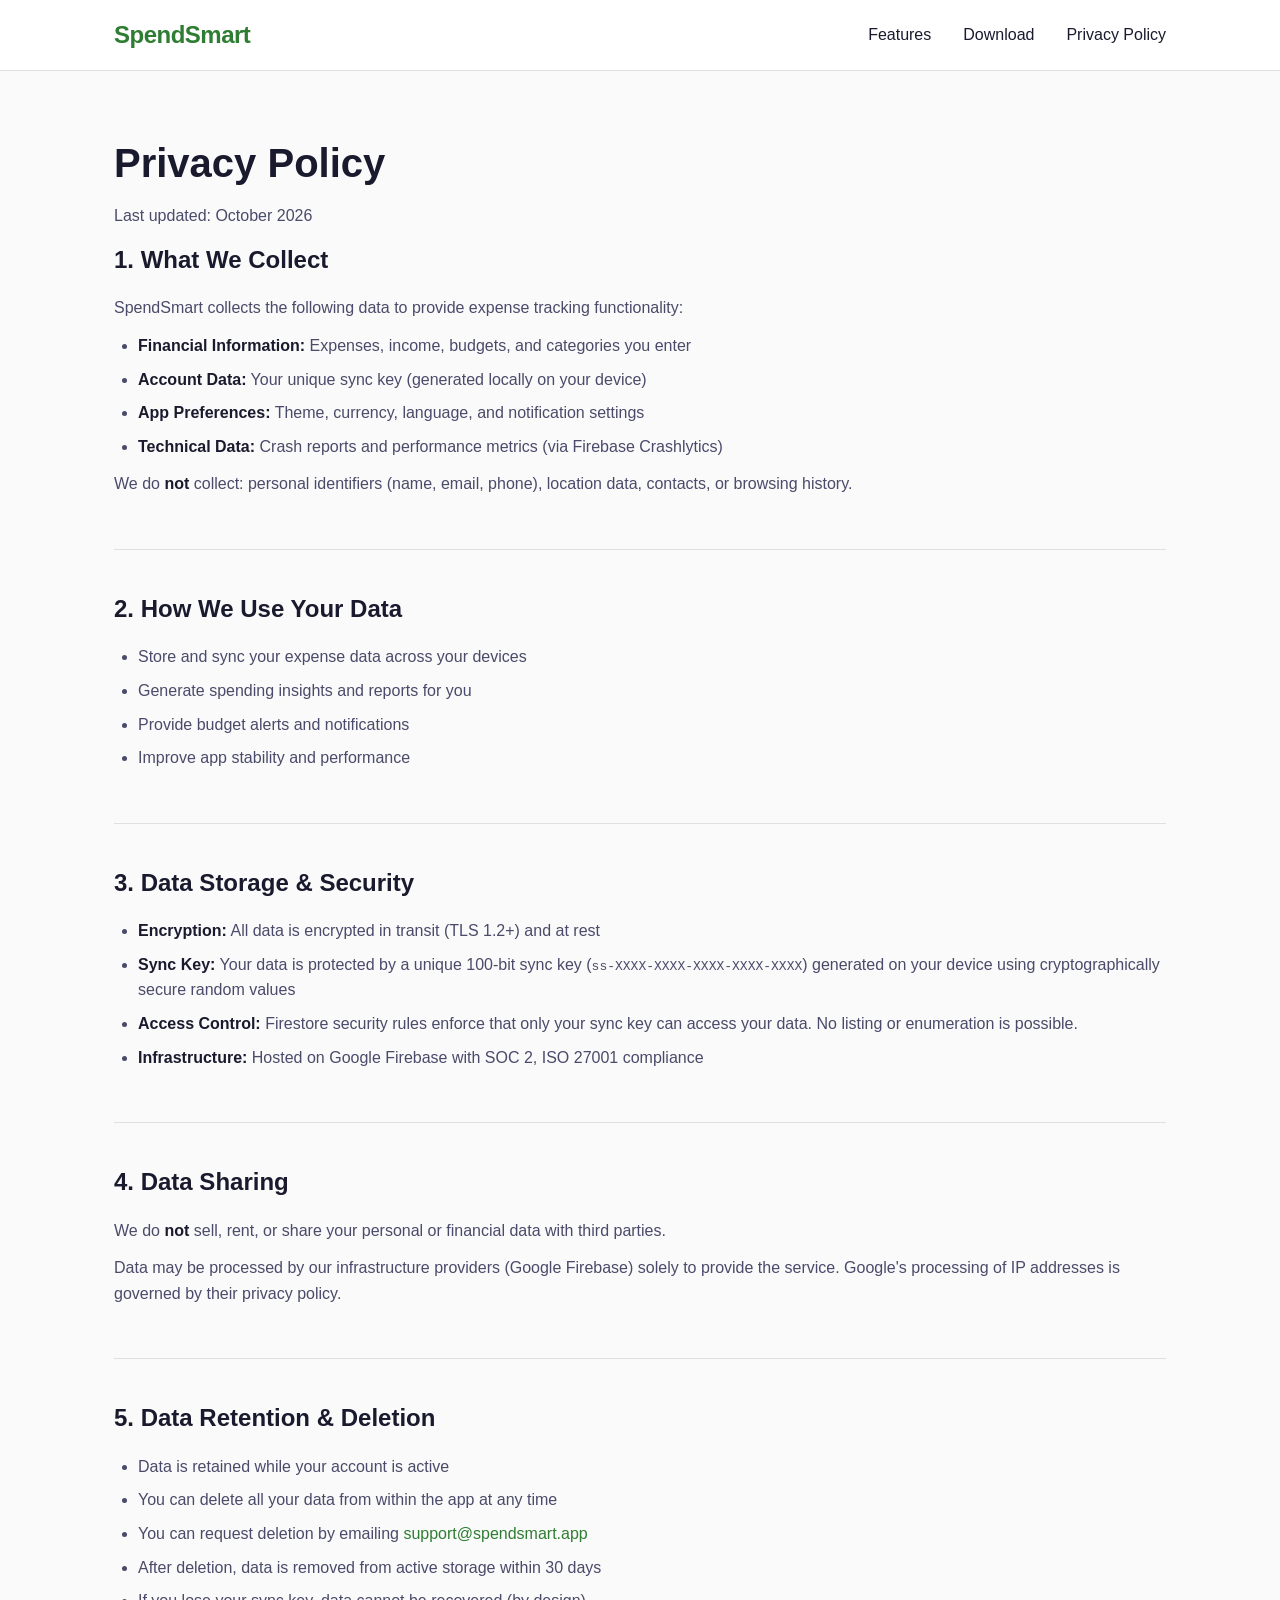
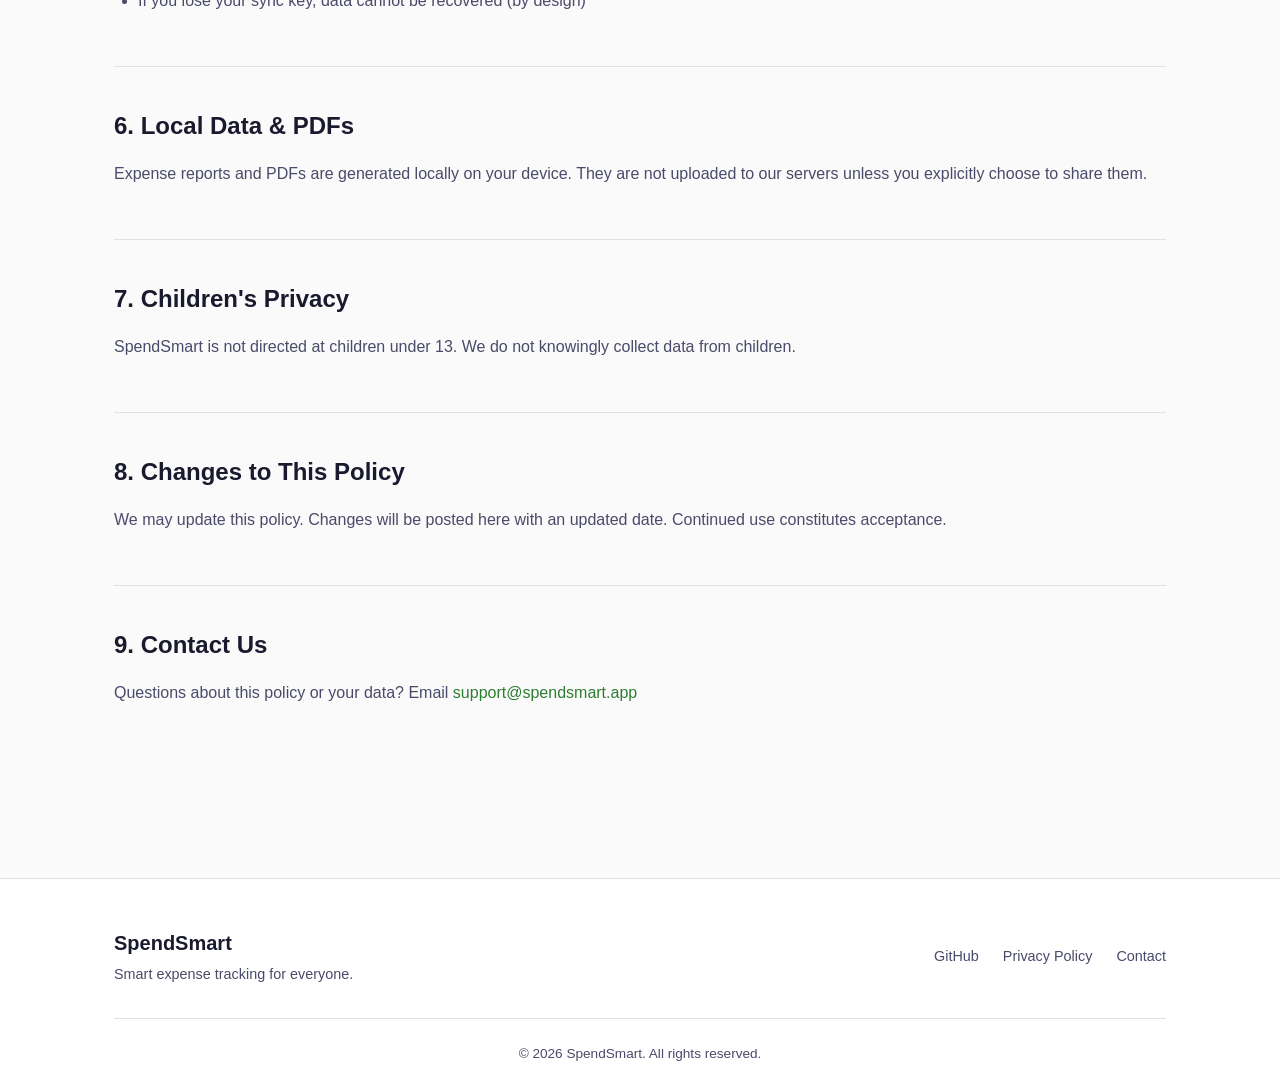
==== privacy.html @ 8c2fb14e "Initial commit: SpendSmart website with GitHub Pages deployment" ====
<!DOCTYPE html>
<html lang="en">
<head>
    <meta charset="UTF-8">
    <meta name="viewport" content="width=device-width, initial-scale=1.0">
    <meta name="description" content="SpendSmart Privacy Policy - How we collect, use, and protect your data.">
    <title>Privacy Policy - SpendSmart</title>
    <link rel="stylesheet" href="src/styles.css">
    <link rel="icon" href="public/favicon.ico">
</head>
<body>
    <header class="header">
        <nav class="nav container">
            <a href="index.html" class="logo">SpendSmart</a>
            <ul class="nav-links">
                <li><a href="index.html#features">Features</a></li>
                <li><a href="index.html#download">Download</a></li>
                <li><a href="privacy.html">Privacy Policy</a></li>
            </ul>
        </nav>
    </header>

    <main class="privacy-main">
        <div class="container">
            <h1>Privacy Policy</h1>
            <p class="last-updated">Last updated: October 2026</p>

            <section>
                <h2>1. What We Collect</h2>
                <p>SpendSmart collects the following data to provide expense tracking functionality:</p>
                <ul>
                    <li><strong>Financial Information:</strong> Expenses, income, budgets, and categories you enter</li>
                    <li><strong>Account Data:</strong> Your unique sync key (generated locally on your device)</li>
                    <li><strong>App Preferences:</strong> Theme, currency, language, and notification settings</li>
                    <li><strong>Technical Data:</strong> Crash reports and performance metrics (via Firebase Crashlytics)</li>
                </ul>
                <p>We do <strong>not</strong> collect: personal identifiers (name, email, phone), location data, contacts, or browsing history.</p>
            </section>

            <section>
                <h2>2. How We Use Your Data</h2>
                <ul>
                    <li>Store and sync your expense data across your devices</li>
                    <li>Generate spending insights and reports for you</li>
                    <li>Provide budget alerts and notifications</li>
                    <li>Improve app stability and performance</li>
                </ul>
            </section>

            <section>
                <h2>3. Data Storage & Security</h2>
                <ul>
                    <li><strong>Encryption:</strong> All data is encrypted in transit (TLS 1.2+) and at rest</li>
                    <li><strong>Sync Key:</strong> Your data is protected by a unique 100-bit sync key (<code>ss-XXXX-XXXX-XXXX-XXXX-XXXX</code>) generated on your device using cryptographically secure random values</li>
                    <li><strong>Access Control:</strong> Firestore security rules enforce that only your sync key can access your data. No listing or enumeration is possible.</li>
                    <li><strong>Infrastructure:</strong> Hosted on Google Firebase with SOC 2, ISO 27001 compliance</li>
                </ul>
            </section>

            <section>
                <h2>4. Data Sharing</h2>
                <p>We do <strong>not</strong> sell, rent, or share your personal or financial data with third parties.</p>
                <p>Data may be processed by our infrastructure providers (Google Firebase) solely to provide the service. Google's processing of IP addresses is governed by their privacy policy.</p>
            </section>

            <section>
                <h2>5. Data Retention & Deletion</h2>
                <ul>
                    <li>Data is retained while your account is active</li>
                    <li>You can delete all your data from within the app at any time</li>
                    <li>You can request deletion by emailing <a href="mailto:support@spendsmart.app">support@spendsmart.app</a></li>
                    <li>After deletion, data is removed from active storage within 30 days</li>
                    <li>If you lose your sync key, data cannot be recovered (by design)</li>
                </ul>
            </section>

            <section>
                <h2>6. Local Data & PDFs</h2>
                <p>Expense reports and PDFs are generated locally on your device. They are not uploaded to our servers unless you explicitly choose to share them.</p>
            </section>

            <section>
                <h2>7. Children's Privacy</h2>
                <p>SpendSmart is not directed at children under 13. We do not knowingly collect data from children.</p>
            </section>

            <section>
                <h2>8. Changes to This Policy</h2>
                <p>We may update this policy. Changes will be posted here with an updated date. Continued use constitutes acceptance.</p>
            </section>

            <section>
                <h2>9. Contact Us</h2>
                <p>Questions about this policy or your data? Email <a href="mailto:support@spendsmart.app">support@spendsmart.app</a></p>
            </section>
        </div>
    </main>

    <footer class="footer">
        <div class="container">
            <div class="footer-content">
                <div class="footer-brand">
                    <h3>SpendSmart</h3>
                    <p>Smart expense tracking for everyone.</p>
                </div>
                <nav class="footer-links">
                    <a href="https://github.com/mikusan-dot/Spendsmart_Website" target="_blank">GitHub</a>
                    <a href="privacy.html">Privacy Policy</a>
                    <a href="mailto:support@spendsmart.app">Contact</a>
                </nav>
            </div>
            <div class="footer-bottom">
                <p>&copy; 2026 SpendSmart. All rights reserved.</p>
            </div>
        </div>
    </footer>
</body>
</html>
---- src/styles.css ----
* {
    margin: 0;
    padding: 0;
    box-sizing: border-box;
}

:root {
    --primary: #2E7D32;
    --primary-dark: #1B5E20;
    --primary-light: #4CAF50;
    --secondary: #1565C0;
    --text: #1A1A2E;
    --text-light: #4A4A6A;
    --bg: #FAFAFA;
    --bg-alt: #FFFFFF;
    --border: #E0E0E0;
    --shadow: 0 2px 8px rgba(0,0,0,0.08);
    --shadow-lg: 0 8px 24px rgba(0,0,0,0.12);
    --radius: 12px;
    --transition: 0.2s ease;
}

@media (prefers-color-scheme: dark) {
    :root {
        --primary: #66BB6A;
        --primary-dark: #4CAF50;
        --primary-light: #81C784;
        --secondary: #64B5F6;
        --text: #E8E8F0;
        --text-light: #A0A0B8;
        --bg: #12121A;
        --bg-alt: #1E1E2A;
        --border: #2D2D3D;
        --shadow: 0 2px 8px rgba(0,0,0,0.3);
        --shadow-lg: 0 8px 24px rgba(0,0,0,0.4);
    }
}

html {
    scroll-behavior: smooth;
}

body {
    font-family: -apple-system, BlinkMacSystemFont, 'Segoe UI', Roboto, Oxygen, Ubuntu, sans-serif;
    line-height: 1.6;
    color: var(--text);
    background: var(--bg);
    min-height: 100vh;
    display: flex;
    flex-direction: column;
}

.container {
    max-width: 1100px;
    margin: 0 auto;
    padding: 0 24px;
}

a {
    color: var(--primary);
    text-decoration: none;
    transition: color var(--transition);
}

a:hover {
    color: var(--primary-dark);
}

img {
    max-width: 100%;
    height: auto;
}

/* Header */
.header {
    position: sticky;
    top: 0;
    z-index: 100;
    background: var(--bg-alt);
    border-bottom: 1px solid var(--border);
    padding: 16px 0;
}

.nav {
    display: flex;
    justify-content: space-between;
    align-items: center;
}

.logo {
    font-size: 1.5rem;
    font-weight: 700;
    color: var(--primary);
    letter-spacing: -0.5px;
}

.nav-links {
    display: flex;
    gap: 32px;
    list-style: none;
}

.nav-links a {
    font-weight: 500;
    color: var(--text);
    padding: 8px 0;
    position: relative;
}

.nav-links a::after {
    content: '';
    position: absolute;
    bottom: 0;
    left: 0;
    width: 0;
    height: 2px;
    background: var(--primary);
    transition: width var(--transition);
}

.nav-links a:hover::after {
    width: 100%;
}

/* Buttons */
.btn {
    display: inline-flex;
    align-items: center;
    gap: 8px;
    padding: 14px 28px;
    border-radius: 8px;
    font-weight: 600;
    font-size: 1rem;
    border: none;
    cursor: pointer;
    transition: all var(--transition);
}

.btn-primary {
    background: var(--primary);
    color: white;
}

.btn-primary:hover {
    background: var(--primary-dark);
    transform: translateY(-1px);
    box-shadow: var(--shadow-lg);
}

.btn-secondary {
    background: transparent;
    color: var(--text);
    border: 2px solid var(--border);
}

.btn-secondary:hover {
    border-color: var(--primary);
    color: var(--primary);
}

.btn-large {
    padding: 16px 36px;
    font-size: 1.1rem;
}

/* Hero */
.hero {
    padding: 80px 0;
    text-align: center;
}

.hero h1 {
    font-size: clamp(2.5rem, 5vw, 3.5rem);
    font-weight: 800;
    line-height: 1.2;
    margin-bottom: 16px;
    color: var(--text);
}

.tagline {
    font-size: 1.25rem;
    color: var(--text-light);
    max-width: 600px;
    margin: 0 auto 32px;
}

.cta-group {
    display: flex;
    gap: 16px;
    justify-content: center;
    flex-wrap: wrap;
}

/* Features */
.features {
    padding: 80px 0;
}

.features h2 {
    text-align: center;
    font-size: 2rem;
    margin-bottom: 48px;
    color: var(--text);
}

.features-grid {
    display: grid;
    grid-template-columns: repeat(auto-fit, minmax(280px, 1fr));
    gap: 24px;
}

.feature-card {
    background: var(--bg-alt);
    padding: 32px;
    border-radius: var(--radius);
    border: 1px solid var(--border);
    transition: transform var(--transition), box-shadow var(--transition);
}

.feature-card:hover {
    transform: translateY(-4px);
    box-shadow: var(--shadow-lg);
}

.feature-icon {
    font-size: 2.5rem;
    margin-bottom: 16px;
}

.feature-card h3 {
    font-size: 1.25rem;
    margin-bottom: 8px;
    color: var(--text);
}

.feature-card p {
    color: var(--text-light);
    font-size: 0.95rem;
}

/* Download */
.download {
    padding: 80px 0;
    text-align: center;
    background: var(--bg-alt);
    border-top: 1px solid var(--border);
    border-bottom: 1px solid var(--border);
}

.download h2 {
    font-size: 2rem;
    margin-bottom: 12px;
    color: var(--text);
}

.download p {
    color: var(--text-light);
    margin-bottom: 24px;
    max-width: 500px;
    margin-left: auto;
    margin-right: auto;
}

/* Security */
.security {
    padding: 80px 0;
}

.security h2 {
    text-align: center;
    font-size: 2rem;
    margin-bottom: 48px;
    color: var(--text);
}

.security-grid {
    display: grid;
    grid-template-columns: repeat(auto-fit, minmax(280px, 1fr));
    gap: 24px;
}

.security-item {
    background: var(--bg-alt);
    padding: 32px;
    border-radius: var(--radius);
    border: 1px solid var(--border);
}

.security-item h3 {
    font-size: 1.1rem;
    margin-bottom: 12px;
    color: var(--text);
}

.security-item p {
    color: var(--text-light);
    font-size: 0.95rem;
}

.security-item code {
    background: var(--bg);
    padding: 2px 6px;
    border-radius: 4px;
    font-family: 'SF Mono', Monaco, monospace;
    font-size: 0.85em;
}

/* Privacy Page */
.privacy-main {
    padding: 60px 0 80px;
    flex: 1;
}

.privacy-main h1 {
    font-size: 2.5rem;
    margin-bottom: 8px;
    color: var(--text);
}

.last-updated {
    color: var(--text-light);
    margin-bottom: 40px;
}

.privacy-main section {
    margin-bottom: 40px;
    padding-bottom: 40px;
    border-bottom: 1px solid var(--border);
}

.privacy-main section:last-child {
    border-bottom: none;
}

.privacy-main h2 {
    font-size: 1.5rem;
    margin-bottom: 16px;
    color: var(--text);
}

.privacy-main p {
    color: var(--text-light);
    margin-bottom: 12px;
}

.privacy-main ul {
    margin-left: 24px;
    margin-bottom: 12px;
    color: var(--text-light);
}

.privacy-main li {
    margin-bottom: 8px;
}

.privacy-main strong {
    color: var(--text);
}

/* Footer */
.footer {
    background: var(--bg-alt);
    border-top: 1px solid var(--border);
    padding: 48px 0 24px;
    margin-top: auto;
}

.footer-content {
    display: flex;
    justify-content: space-between;
    align-items: center;
    flex-wrap: wrap;
    gap: 24px;
    margin-bottom: 32px;
}

.footer-brand h3 {
    font-size: 1.25rem;
    color: var(--text);
    margin-bottom: 4px;
}

.footer-brand p {
    color: var(--text-light);
    font-size: 0.9rem;
}

.footer-links {
    display: flex;
    gap: 24px;
}

.footer-links a {
    color: var(--text-light);
    font-weight: 500;
    font-size: 0.9rem;
}

.footer-links a:hover {
    color: var(--primary);
}

.footer-bottom {
    padding-top: 24px;
    border-top: 1px solid var(--border);
    text-align: center;
}

.footer-bottom p {
    color: var(--text-light);
    font-size: 0.85rem;
}

/* Responsive */
@media (max-width: 768px) {
    .nav-links {
        gap: 16px;
    }

    .nav-links a {
        font-size: 0.9rem;
    }

    .hero {
        padding: 60px 0;
    }

    .cta-group {
        flex-direction: column;
        align-items: center;
    }

    .btn {
        width: 100%;
        max-width: 280px;
        justify-content: center;
    }

    .footer-content {
        flex-direction: column;
        text-align: center;
    }
}

@media (max-width: 480px) {
    .container {
        padding: 0 16px;
    }

    .features-grid,
    .security-grid {
        grid-template-columns: 1fr;
    }
}
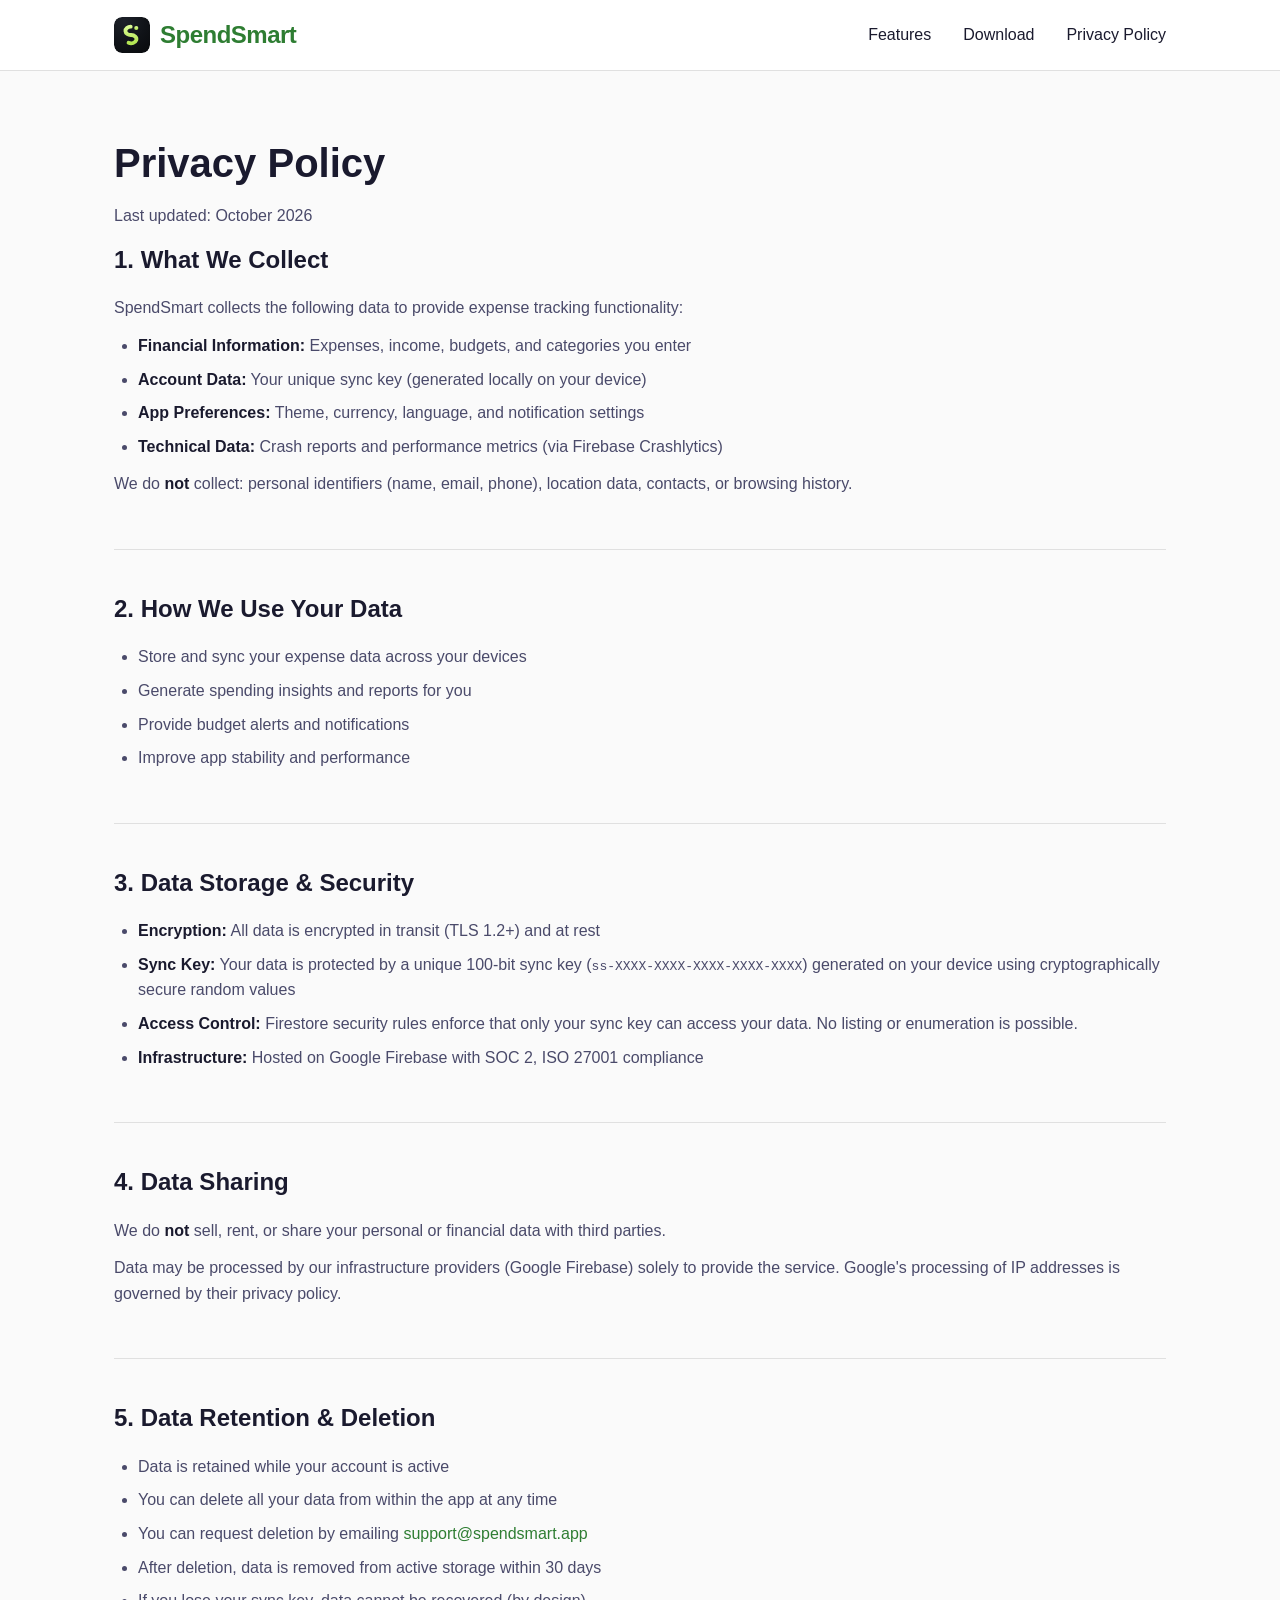
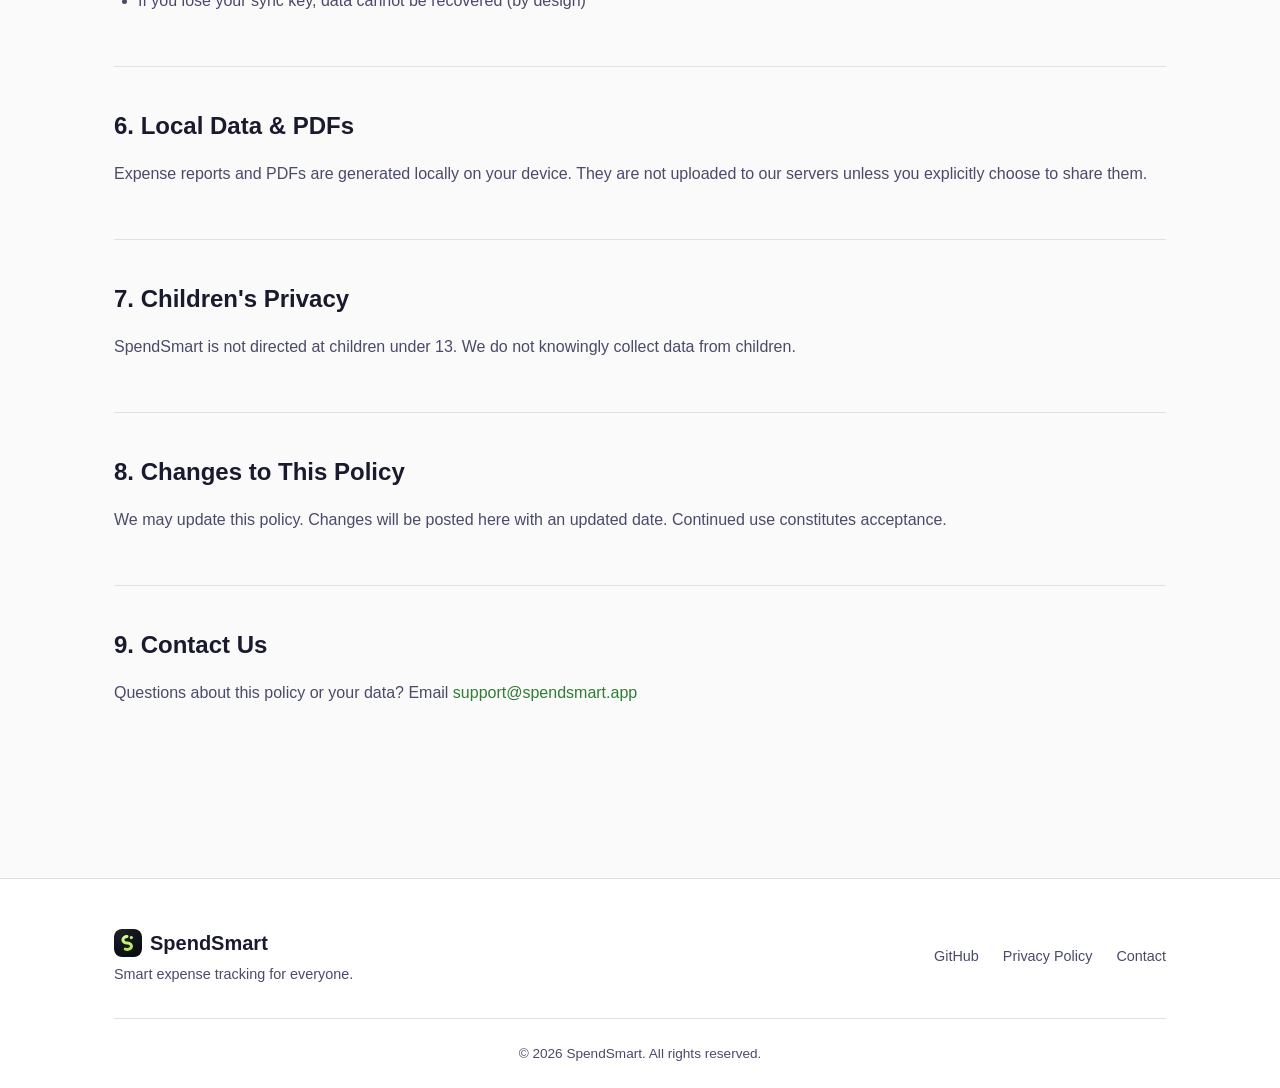
==== commit b2c3100e: "Use app logo for favicon, header and footer" ====
--- a/privacy.html
+++ b/privacy.html
@@ -6,12 +6,17 @@
     <meta name="description" content="SpendSmart Privacy Policy - How we collect, use, and protect your data.">
     <title>Privacy Policy - SpendSmart</title>
     <link rel="stylesheet" href="src/styles.css">
-    <link rel="icon" href="public/favicon.ico">
+    <link rel="icon" type="image/svg+xml" href="public/favicon.svg">
+    <link rel="icon" type="image/png" href="public/favicon.ico">
+    <link rel="apple-touch-icon" href="public/apple-touch-icon.png">
 </head>
 <body>
     <header class="header">
         <nav class="nav container">
-            <a href="index.html" class="logo">SpendSmart</a>
+            <a href="index.html" class="logo">
+                <img src="public/logo.svg" alt="SpendSmart logo" class="logo-img" width="36" height="36">
+                <span>SpendSmart</span>
+            </a>
             <ul class="nav-links">
                 <li><a href="index.html#features">Features</a></li>
                 <li><a href="index.html#download">Download</a></li>
@@ -100,7 +105,7 @@
         <div class="container">
             <div class="footer-content">
                 <div class="footer-brand">
-                    <h3>SpendSmart</h3>
+                    <h3><img src="public/logo.svg" alt="" class="logo-img" width="28" height="28">SpendSmart</h3>
                     <p>Smart expense tracking for everyone.</p>
                 </div>
                 <nav class="footer-links">
--- a/src/styles.css
+++ b/src/styles.css
@@ -88,10 +88,25 @@
 }
 
 .logo {
+    display: inline-flex;
+    align-items: center;
+    gap: 10px;
     font-size: 1.5rem;
     font-weight: 700;
     color: var(--primary);
     letter-spacing: -0.5px;
+}
+
+.logo-img {
+    border-radius: 8px;
+    display: inline-block;
+    vertical-align: middle;
+}
+
+.footer-brand h3 {
+    display: flex;
+    align-items: center;
+    gap: 8px;
 }
 
 .nav-links {
@@ -261,6 +276,14 @@
     margin-right: auto;
 }
 
+.apk-note {
+    margin-top: 20px;
+    font-size: 0.8rem;
+    color: var(--text-light);
+    word-break: break-all;
+    font-family: 'SF Mono', Monaco, monospace;
+}
+
 /* Security */
 .security {
     padding: 80px 0;
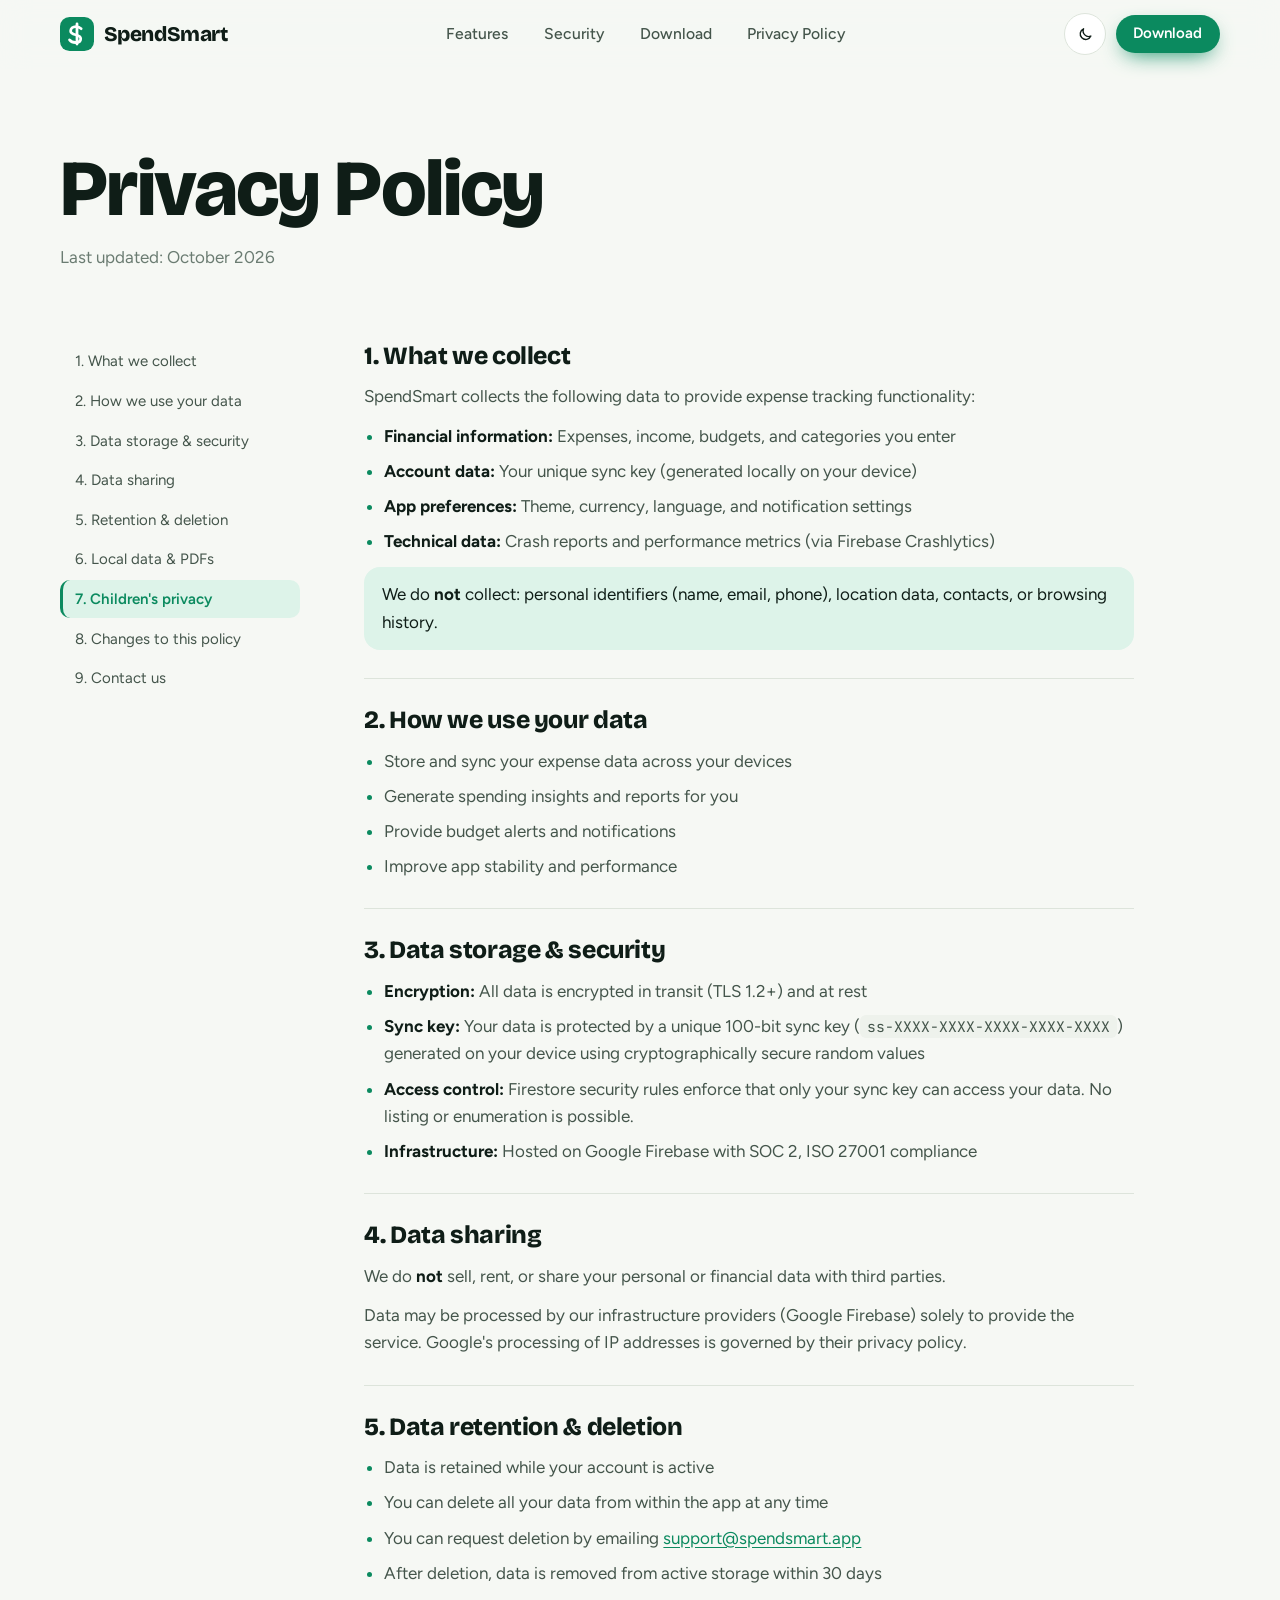
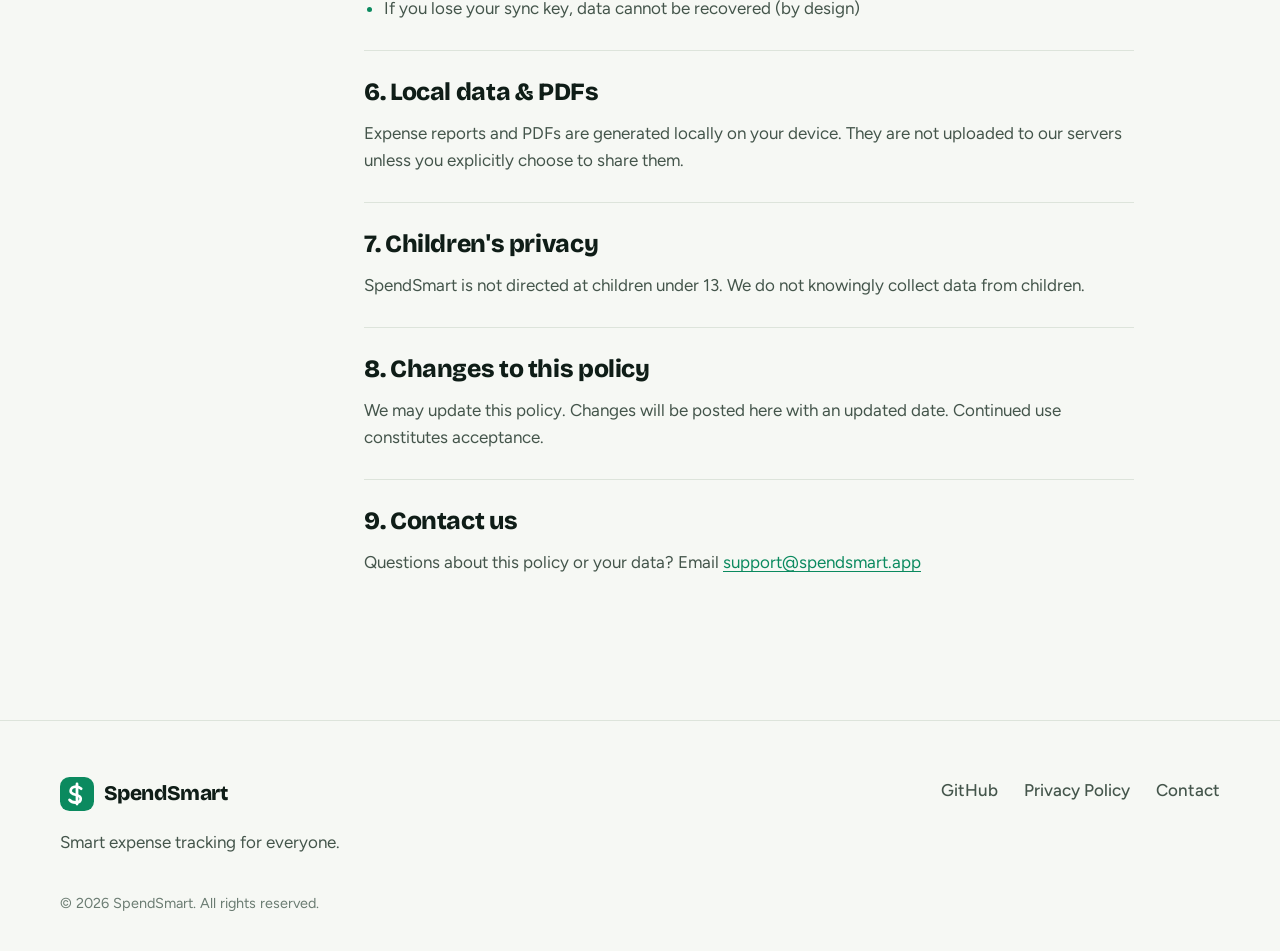
==== commit e2e5287f: "Replace site with new design (interactive preview, bento features, dark mode, checksum verify)" ====
--- a/privacy.html
+++ b/privacy.html
@@ -1,123 +1,167 @@
 <!DOCTYPE html>
 <html lang="en">
 <head>
-    <meta charset="UTF-8">
-    <meta name="viewport" content="width=device-width, initial-scale=1.0">
-    <meta name="description" content="SpendSmart Privacy Policy - How we collect, use, and protect your data.">
-    <title>Privacy Policy - SpendSmart</title>
-    <link rel="stylesheet" href="src/styles.css">
-    <link rel="icon" type="image/svg+xml" href="public/favicon.svg">
-    <link rel="icon" type="image/png" href="public/favicon.ico">
-    <link rel="apple-touch-icon" href="public/apple-touch-icon.png">
+  <meta charset="UTF-8">
+  <meta name="viewport" content="width=device-width, initial-scale=1.0">
+  <title>Privacy Policy - SpendSmart</title>
+  <meta name="description" content="SpendSmart Privacy Policy - How we collect, use, and protect your data.">
+  <meta name="theme-color" content="#0B8A5F">
+  <link rel="icon" type="image/svg+xml" href="public/favicon.svg">
+  <link rel="icon" href="public/favicon.ico" sizes="any">
+  <link rel="preconnect" href="https://fonts.googleapis.com">
+  <link rel="preconnect" href="https://fonts.gstatic.com" crossorigin>
+  <link href="https://fonts.googleapis.com/css2?family=Bricolage+Grotesque:opsz,wght@12..96,500;12..96,700;12..96,800&family=Figtree:wght@400;500;600&family=JetBrains+Mono:wght@500&display=swap" rel="stylesheet">
+  <link rel="stylesheet" href="src/styles.css">
+  <script>
+    try { var t = localStorage.getItem('ss-theme'); if (t) document.documentElement.setAttribute('data-theme', t); } catch (e) {}
+  </script>
 </head>
 <body>
-    <header class="header">
-        <nav class="nav container">
-            <a href="index.html" class="logo">
-                <img src="public/logo.svg" alt="SpendSmart logo" class="logo-img" width="36" height="36">
-                <span>SpendSmart</span>
-            </a>
-            <ul class="nav-links">
-                <li><a href="index.html#features">Features</a></li>
-                <li><a href="index.html#download">Download</a></li>
-                <li><a href="privacy.html">Privacy Policy</a></li>
-            </ul>
-        </nav>
-    </header>
+  <a class="skip" href="#main">Skip to content</a>
 
-    <main class="privacy-main">
-        <div class="container">
-            <h1>Privacy Policy</h1>
-            <p class="last-updated">Last updated: October 2026</p>
+  <svg width="0" height="0" style="position:absolute" aria-hidden="true">
+    <defs>
+      <symbol id="i-moon" viewBox="0 0 24 24"><path d="M20 14.5A8 8 0 0 1 9.5 4 8 8 0 1 0 20 14.5Z" fill="none" stroke="currentColor" stroke-width="2" stroke-linejoin="round"/></symbol>
+      <symbol id="i-sun" viewBox="0 0 24 24"><circle cx="12" cy="12" r="4" fill="none" stroke="currentColor" stroke-width="2"/><path d="M12 2v2M12 20v2M2 12h2M20 12h2M4.9 4.9l1.4 1.4M17.7 17.7l1.4 1.4M4.9 19.1l1.4-1.4M17.7 6.3l1.4-1.4" stroke="currentColor" stroke-width="2" stroke-linecap="round"/></symbol>
+      <symbol id="logo" viewBox="0 0 32 32"><rect width="32" height="32" rx="9" fill="currentColor"/><path d="M9 21.500c1.200 1.500 3.200 2.500 5.500 2.500 3 0 5-1.400 5-3.600 0-5-9.500-2.400-9.500-7.200C10 10.700 12 9 15 9c2 0 3.700.7 4.900 2" fill="none" stroke="#fff" stroke-width="2.600" stroke-linecap="round"/><path d="M16 6.500v19" stroke="#fff" stroke-width="2.600" stroke-linecap="round"/></symbol>
+    </defs>
+  </svg>
 
-            <section>
-                <h2>1. What We Collect</h2>
-                <p>SpendSmart collects the following data to provide expense tracking functionality:</p>
-                <ul>
-                    <li><strong>Financial Information:</strong> Expenses, income, budgets, and categories you enter</li>
-                    <li><strong>Account Data:</strong> Your unique sync key (generated locally on your device)</li>
-                    <li><strong>App Preferences:</strong> Theme, currency, language, and notification settings</li>
-                    <li><strong>Technical Data:</strong> Crash reports and performance metrics (via Firebase Crashlytics)</li>
-                </ul>
-                <p>We do <strong>not</strong> collect: personal identifiers (name, email, phone), location data, contacts, or browsing history.</p>
-            </section>
+  <header class="nav" id="top">
+    <div class="wrap nav__in">
+      <a class="brand" href="index.html" aria-label="SpendSmart home">
+        <svg class="brand__mark" aria-hidden="true"><use href="#logo"/></svg>
+        <span>SpendSmart</span>
+      </a>
+      <nav class="nav__links" id="menu" aria-label="Main">
+        <a href="index.html#features">Features</a>
+        <a href="index.html#security">Security</a>
+        <a href="index.html#download">Download</a>
+        <a href="privacy.html" aria-current="page">Privacy Policy</a>
+      </nav>
+      <div class="nav__actions">
+        <button class="icon-btn" id="themeBtn" type="button" aria-label="Switch to dark mode">
+          <svg class="i-moon" aria-hidden="true"><use href="#i-moon"/></svg>
+          <svg class="i-sun" aria-hidden="true"><use href="#i-sun"/></svg>
+        </button>
+        <a class="btn btn--sm btn--primary nav__cta" href="index.html#download">Download</a>
+        <button class="icon-btn nav__toggle" id="menuBtn" type="button" aria-expanded="false" aria-controls="menu" aria-label="Open menu">
+          <span class="burger" aria-hidden="true"></span>
+        </button>
+      </div>
+    </div>
+  </header>
 
-            <section>
-                <h2>2. How We Use Your Data</h2>
-                <ul>
-                    <li>Store and sync your expense data across your devices</li>
-                    <li>Generate spending insights and reports for you</li>
-                    <li>Provide budget alerts and notifications</li>
-                    <li>Improve app stability and performance</li>
-                </ul>
-            </section>
+  <main id="main" class="doc">
+    <div class="wrap doc__grid">
+      <div class="doc__head">
+        <h1>Privacy Policy</h1>
+        <p>Last updated: October 2026</p>
+      </div>
 
-            <section>
-                <h2>3. Data Storage & Security</h2>
-                <ul>
-                    <li><strong>Encryption:</strong> All data is encrypted in transit (TLS 1.2+) and at rest</li>
-                    <li><strong>Sync Key:</strong> Your data is protected by a unique 100-bit sync key (<code>ss-XXXX-XXXX-XXXX-XXXX-XXXX</code>) generated on your device using cryptographically secure random values</li>
-                    <li><strong>Access Control:</strong> Firestore security rules enforce that only your sync key can access your data. No listing or enumeration is possible.</li>
-                    <li><strong>Infrastructure:</strong> Hosted on Google Firebase with SOC 2, ISO 27001 compliance</li>
-                </ul>
-            </section>
+      <nav class="toc" aria-label="On this page">
+        <a href="#collect">1. What we collect</a>
+        <a href="#use">2. How we use your data</a>
+        <a href="#security">3. Data storage &amp; security</a>
+        <a href="#sharing">4. Data sharing</a>
+        <a href="#retention">5. Retention &amp; deletion</a>
+        <a href="#local">6. Local data &amp; PDFs</a>
+        <a href="#children">7. Children's privacy</a>
+        <a href="#changes">8. Changes to this policy</a>
+        <a href="#contact">9. Contact us</a>
+      </nav>
 
-            <section>
-                <h2>4. Data Sharing</h2>
-                <p>We do <strong>not</strong> sell, rent, or share your personal or financial data with third parties.</p>
-                <p>Data may be processed by our infrastructure providers (Google Firebase) solely to provide the service. Google's processing of IP addresses is governed by their privacy policy.</p>
-            </section>
+      <div class="prose">
+        <section id="collect">
+          <h2>1. What we collect</h2>
+          <p>SpendSmart collects the following data to provide expense tracking functionality:</p>
+          <ul>
+            <li><strong>Financial information:</strong> Expenses, income, budgets, and categories you enter</li>
+            <li><strong>Account data:</strong> Your unique sync key (generated locally on your device)</li>
+            <li><strong>App preferences:</strong> Theme, currency, language, and notification settings</li>
+            <li><strong>Technical data:</strong> Crash reports and performance metrics (via Firebase Crashlytics)</li>
+          </ul>
+          <p class="callout">We do <strong>not</strong> collect: personal identifiers (name, email, phone), location data, contacts, or browsing history.</p>
+        </section>
 
-            <section>
-                <h2>5. Data Retention & Deletion</h2>
-                <ul>
-                    <li>Data is retained while your account is active</li>
-                    <li>You can delete all your data from within the app at any time</li>
-                    <li>You can request deletion by emailing <a href="mailto:support@spendsmart.app">support@spendsmart.app</a></li>
-                    <li>After deletion, data is removed from active storage within 30 days</li>
-                    <li>If you lose your sync key, data cannot be recovered (by design)</li>
-                </ul>
-            </section>
+        <section id="use">
+          <h2>2. How we use your data</h2>
+          <ul>
+            <li>Store and sync your expense data across your devices</li>
+            <li>Generate spending insights and reports for you</li>
+            <li>Provide budget alerts and notifications</li>
+            <li>Improve app stability and performance</li>
+          </ul>
+        </section>
 
-            <section>
-                <h2>6. Local Data & PDFs</h2>
-                <p>Expense reports and PDFs are generated locally on your device. They are not uploaded to our servers unless you explicitly choose to share them.</p>
-            </section>
+        <section id="security">
+          <h2>3. Data storage &amp; security</h2>
+          <ul>
+            <li><strong>Encryption:</strong> All data is encrypted in transit (TLS 1.2+) and at rest</li>
+            <li><strong>Sync key:</strong> Your data is protected by a unique 100-bit sync key (<code>ss-XXXX-XXXX-XXXX-XXXX-XXXX</code>) generated on your device using cryptographically secure random values</li>
+            <li><strong>Access control:</strong> Firestore security rules enforce that only your sync key can access your data. No listing or enumeration is possible.</li>
+            <li><strong>Infrastructure:</strong> Hosted on Google Firebase with SOC 2, ISO 27001 compliance</li>
+          </ul>
+        </section>
 
-            <section>
-                <h2>7. Children's Privacy</h2>
-                <p>SpendSmart is not directed at children under 13. We do not knowingly collect data from children.</p>
-            </section>
+        <section id="sharing">
+          <h2>4. Data sharing</h2>
+          <p>We do <strong>not</strong> sell, rent, or share your personal or financial data with third parties.</p>
+          <p>Data may be processed by our infrastructure providers (Google Firebase) solely to provide the service. Google's processing of IP addresses is governed by their privacy policy.</p>
+        </section>
 
-            <section>
-                <h2>8. Changes to This Policy</h2>
-                <p>We may update this policy. Changes will be posted here with an updated date. Continued use constitutes acceptance.</p>
-            </section>
+        <section id="retention">
+          <h2>5. Data retention &amp; deletion</h2>
+          <ul>
+            <li>Data is retained while your account is active</li>
+            <li>You can delete all your data from within the app at any time</li>
+            <li>You can request deletion by emailing <a href="mailto:support@spendsmart.app">support@spendsmart.app</a></li>
+            <li>After deletion, data is removed from active storage within 30 days</li>
+            <li>If you lose your sync key, data cannot be recovered (by design)</li>
+          </ul>
+        </section>
 
-            <section>
-                <h2>9. Contact Us</h2>
-                <p>Questions about this policy or your data? Email <a href="mailto:support@spendsmart.app">support@spendsmart.app</a></p>
-            </section>
-        </div>
-    </main>
+        <section id="local">
+          <h2>6. Local data &amp; PDFs</h2>
+          <p>Expense reports and PDFs are generated locally on your device. They are not uploaded to our servers unless you explicitly choose to share them.</p>
+        </section>
 
-    <footer class="footer">
-        <div class="container">
-            <div class="footer-content">
-                <div class="footer-brand">
-                    <h3><img src="public/logo.svg" alt="" class="logo-img" width="28" height="28">SpendSmart</h3>
-                    <p>Smart expense tracking for everyone.</p>
-                </div>
-                <nav class="footer-links">
-                    <a href="https://github.com/mikusan-dot/Spendsmart_Website" target="_blank">GitHub</a>
-                    <a href="privacy.html">Privacy Policy</a>
-                    <a href="mailto:support@spendsmart.app">Contact</a>
-                </nav>
-            </div>
-            <div class="footer-bottom">
-                <p>&copy; 2026 SpendSmart. All rights reserved.</p>
-            </div>
-        </div>
-    </footer>
+        <section id="children">
+          <h2>7. Children's privacy</h2>
+          <p>SpendSmart is not directed at children under 13. We do not knowingly collect data from children.</p>
+        </section>
+
+        <section id="changes">
+          <h2>8. Changes to this policy</h2>
+          <p>We may update this policy. Changes will be posted here with an updated date. Continued use constitutes acceptance.</p>
+        </section>
+
+        <section id="contact">
+          <h2>9. Contact us</h2>
+          <p>Questions about this policy or your data? Email <a href="mailto:support@spendsmart.app">support@spendsmart.app</a></p>
+        </section>
+      </div>
+    </div>
+  </main>
+
+  <footer class="foot">
+    <div class="wrap foot__in">
+      <div>
+        <a class="brand" href="index.html" aria-label="SpendSmart home">
+          <svg class="brand__mark" aria-hidden="true"><use href="#logo"/></svg>
+          <span>SpendSmart</span>
+        </a>
+        <p>Smart expense tracking for everyone.</p>
+      </div>
+      <nav class="foot__links" aria-label="Footer">
+        <a href="https://github.com/mikusan-dot/Spendsmart_Website" rel="noopener">GitHub</a>
+        <a href="privacy.html">Privacy Policy</a>
+        <a href="mailto:support@spendsmart.app">Contact</a>
+      </nav>
+    </div>
+    <div class="wrap foot__legal">&copy; 2026 SpendSmart. All rights reserved.</div>
+  </footer>
+
+  <script src="src/app.js"></script>
 </body>
-</html>+</html>
--- a/src/styles.css
+++ b/src/styles.css
@@ -1,477 +1,393 @@
-* {
-    margin: 0;
-    padding: 0;
-    box-sizing: border-box;
-}
+/* SpendSmart – design system
+   Edit the tokens in :root to retheme the whole site. */
 
 :root {
-    --primary: #2E7D32;
-    --primary-dark: #1B5E20;
-    --primary-light: #4CAF50;
-    --secondary: #1565C0;
-    --text: #1A1A2E;
-    --text-light: #4A4A6A;
-    --bg: #FAFAFA;
-    --bg-alt: #FFFFFF;
-    --border: #E0E0E0;
-    --shadow: 0 2px 8px rgba(0,0,0,0.08);
-    --shadow-lg: 0 8px 24px rgba(0,0,0,0.12);
-    --radius: 12px;
-    --transition: 0.2s ease;
+  --bg: #F6F8F4;
+  --surface: #FFFFFF;
+  --surface-2: #EEF2EC;
+  --ink: #0F1D17;
+  --ink-2: #44554B;
+  --ink-3: #6B7C72;
+  --line: #DDE4DB;
+  --brand: #0B8A5F;
+  --brand-ink: #FFFFFF;
+  --brand-soft: #DDF3E9;
+  --accent: #F5A524;
+  --warn: #E8873A;
+  --deep: #0C2A20;
+  --deep-2: #123A2C;
+  --deep-ink: #E8F4EE;
+  --shadow: 0 1px 2px rgba(15,29,23,.06), 0 12px 32px -12px rgba(15,29,23,.18);
+  --shadow-lg: 0 2px 4px rgba(15,29,23,.06), 0 40px 80px -24px rgba(11,60,42,.35);
+  --r-sm: 10px;
+  --r-md: 16px;
+  --r-lg: 26px;
+  --font-display: "Bricolage Grotesque", "Segoe UI", system-ui, sans-serif;
+  --font-body: "Figtree", "Segoe UI", system-ui, sans-serif;
+  --font-mono: "JetBrains Mono", ui-monospace, "SF Mono", Menlo, monospace;
+  color-scheme: light;
+}
+
+:root[data-theme="dark"] {
+  --bg: #0A1511;
+  --surface: #11201A;
+  --surface-2: #162A22;
+  --ink: #EAF3EE;
+  --ink-2: #AFC2B7;
+  --ink-3: #82968B;
+  --line: #213A2F;
+  --brand: #2BC58C;
+  --brand-ink: #04241A;
+  --brand-soft: #123D2D;
+  --deep: #071A13;
+  --deep-2: #0E2A20;
+  --deep-ink: #E8F4EE;
+  --shadow: 0 1px 2px rgba(0,0,0,.3), 0 12px 32px -12px rgba(0,0,0,.6);
+  --shadow-lg: 0 2px 4px rgba(0,0,0,.3), 0 40px 80px -24px rgba(0,0,0,.7);
+  color-scheme: dark;
 }
 
 @media (prefers-color-scheme: dark) {
-    :root {
-        --primary: #66BB6A;
-        --primary-dark: #4CAF50;
-        --primary-light: #81C784;
-        --secondary: #64B5F6;
-        --text: #E8E8F0;
-        --text-light: #A0A0B8;
-        --bg: #12121A;
-        --bg-alt: #1E1E2A;
-        --border: #2D2D3D;
-        --shadow: 0 2px 8px rgba(0,0,0,0.3);
-        --shadow-lg: 0 8px 24px rgba(0,0,0,0.4);
-    }
-}
-
-html {
-    scroll-behavior: smooth;
-}
-
+  :root:not([data-theme="light"]) {
+    --bg: #0A1511;
+    --surface: #11201A;
+    --surface-2: #162A22;
+    --ink: #EAF3EE;
+    --ink-2: #AFC2B7;
+    --ink-3: #82968B;
+    --line: #213A2F;
+    --brand: #2BC58C;
+    --brand-ink: #04241A;
+    --brand-soft: #123D2D;
+    --deep: #071A13;
+    --deep-2: #0E2A20;
+    --deep-ink: #E8F4EE;
+    --shadow: 0 1px 2px rgba(0,0,0,.3), 0 12px 32px -12px rgba(0,0,0,.6);
+    --shadow-lg: 0 2px 4px rgba(0,0,0,.3), 0 40px 80px -24px rgba(0,0,0,.7);
+    color-scheme: dark;
+  }
+}
+
+/* ---------- Base ---------- */
+*, *::before, *::after { box-sizing: border-box; }
+html { scroll-behavior: smooth; scroll-padding-top: 84px; }
 body {
-    font-family: -apple-system, BlinkMacSystemFont, 'Segoe UI', Roboto, Oxygen, Ubuntu, sans-serif;
-    line-height: 1.6;
-    color: var(--text);
-    background: var(--bg);
-    min-height: 100vh;
-    display: flex;
-    flex-direction: column;
-}
-
-.container {
-    max-width: 1100px;
-    margin: 0 auto;
-    padding: 0 24px;
-}
-
-a {
-    color: var(--primary);
-    text-decoration: none;
-    transition: color var(--transition);
-}
-
-a:hover {
-    color: var(--primary-dark);
-}
-
-img {
-    max-width: 100%;
-    height: auto;
-}
-
-/* Header */
-.header {
-    position: sticky;
-    top: 0;
-    z-index: 100;
-    background: var(--bg-alt);
-    border-bottom: 1px solid var(--border);
-    padding: 16px 0;
-}
-
+  margin: 0;
+  background: var(--bg);
+  color: var(--ink);
+  font-family: var(--font-body);
+  font-size: 1.0625rem;
+  line-height: 1.6;
+  -webkit-font-smoothing: antialiased;
+  text-rendering: optimizeLegibility;
+  transition: background-color .3s, color .3s;
+}
+h1, h2, h3 { font-family: var(--font-display); line-height: 1.08; letter-spacing: -.02em; margin: 0; font-weight: 800; }
+h1 { font-size: clamp(2.8rem, 6.2vw, 5rem); }
+h2 { font-size: clamp(2rem, 4vw, 3rem); }
+h3 { font-size: 1.2rem; font-weight: 700; letter-spacing: -.01em; line-height: 1.25; }
+p { margin: 0; }
+a { color: inherit; }
+svg { width: 1.25em; height: 1.25em; flex: none; }
+code { font-family: var(--font-mono); font-size: .86em; }
+.wrap { width: min(1160px, 100% - 40px); margin-inline: auto; }
+.lead { font-size: 1.2rem; color: var(--ink-2); max-width: 34em; }
+.sr-only { position: absolute; width: 1px; height: 1px; overflow: hidden; clip: rect(0 0 0 0); white-space: nowrap; }
+.skip { position: absolute; left: 12px; top: -60px; background: var(--ink); color: var(--bg); padding: 10px 16px; border-radius: var(--r-sm); z-index: 100; }
+.skip:focus { top: 12px; }
+:focus-visible { outline: 3px solid var(--brand); outline-offset: 3px; border-radius: 6px; }
+
+/* ---------- Buttons ---------- */
+.btn {
+  display: inline-flex; align-items: center; justify-content: center; gap: .6em;
+  font: 600 1rem/1 var(--font-body);
+  padding: .95em 1.4em; border-radius: 999px; border: 1.5px solid transparent;
+  text-decoration: none; cursor: pointer;
+  transition: transform .18s, box-shadow .18s, background-color .18s, border-color .18s;
+}
+.btn:active { transform: translateY(1px) scale(.99); }
+.btn--lg { padding: 1.05em 1.6em; font-size: 1.04rem; }
+.btn--sm { padding: .7em 1.1em; font-size: .94rem; }
+.btn--primary { background: var(--brand); color: var(--brand-ink); box-shadow: 0 8px 22px -8px var(--brand); }
+.btn--primary:hover { transform: translateY(-2px); box-shadow: 0 14px 28px -10px var(--brand); }
+.btn--ghost { background: transparent; border-color: var(--line); color: var(--ink); }
+.btn--ghost:hover { border-color: var(--ink-3); background: var(--surface); }
+.btn--light { background: var(--deep-ink); color: var(--deep); }
+.btn--light:hover { background: #fff; }
+
+.icon-btn {
+  display: inline-grid; place-items: center; width: 42px; height: 42px;
+  border-radius: 50%; border: 1.5px solid var(--line); background: var(--surface);
+  color: var(--ink); cursor: pointer; transition: border-color .18s, background-color .18s;
+}
+.icon-btn:hover { border-color: var(--ink-3); }
+
+/* ---------- Nav ---------- */
 .nav {
-    display: flex;
-    justify-content: space-between;
-    align-items: center;
-}
-
-.logo {
-    display: inline-flex;
-    align-items: center;
-    gap: 10px;
-    font-size: 1.5rem;
-    font-weight: 700;
-    color: var(--primary);
-    letter-spacing: -0.5px;
-}
-
-.logo-img {
-    border-radius: 8px;
-    display: inline-block;
-    vertical-align: middle;
-}
-
-.footer-brand h3 {
-    display: flex;
-    align-items: center;
-    gap: 8px;
-}
-
-.nav-links {
-    display: flex;
-    gap: 32px;
-    list-style: none;
-}
-
-.nav-links a {
-    font-weight: 500;
-    color: var(--text);
-    padding: 8px 0;
-    position: relative;
-}
-
-.nav-links a::after {
-    content: '';
-    position: absolute;
-    bottom: 0;
-    left: 0;
-    width: 0;
-    height: 2px;
-    background: var(--primary);
-    transition: width var(--transition);
-}
-
-.nav-links a:hover::after {
-    width: 100%;
-}
-
-/* Buttons */
-.btn {
-    display: inline-flex;
-    align-items: center;
-    gap: 8px;
-    padding: 14px 28px;
-    border-radius: 8px;
-    font-weight: 600;
-    font-size: 1rem;
-    border: none;
-    cursor: pointer;
-    transition: all var(--transition);
-}
-
-.btn-primary {
-    background: var(--primary);
-    color: white;
-}
-
-.btn-primary:hover {
-    background: var(--primary-dark);
-    transform: translateY(-1px);
-    box-shadow: var(--shadow-lg);
-}
-
-.btn-secondary {
-    background: transparent;
-    color: var(--text);
-    border: 2px solid var(--border);
-}
-
-.btn-secondary:hover {
-    border-color: var(--primary);
-    color: var(--primary);
-}
-
-.btn-large {
-    padding: 16px 36px;
-    font-size: 1.1rem;
-}
-
-/* Hero */
-.hero {
-    padding: 80px 0;
-    text-align: center;
-}
-
-.hero h1 {
-    font-size: clamp(2.5rem, 5vw, 3.5rem);
-    font-weight: 800;
-    line-height: 1.2;
-    margin-bottom: 16px;
-    color: var(--text);
-}
-
-.tagline {
-    font-size: 1.25rem;
-    color: var(--text-light);
-    max-width: 600px;
-    margin: 0 auto 32px;
-}
-
-.cta-group {
-    display: flex;
-    gap: 16px;
-    justify-content: center;
-    flex-wrap: wrap;
-}
-
-/* Features */
-.features {
-    padding: 80px 0;
-}
-
-.features h2 {
-    text-align: center;
-    font-size: 2rem;
-    margin-bottom: 48px;
-    color: var(--text);
-}
-
-.features-grid {
-    display: grid;
-    grid-template-columns: repeat(auto-fit, minmax(280px, 1fr));
-    gap: 24px;
-}
-
-.feature-card {
-    background: var(--bg-alt);
-    padding: 32px;
-    border-radius: var(--radius);
-    border: 1px solid var(--border);
-    transition: transform var(--transition), box-shadow var(--transition);
-}
-
-.feature-card:hover {
-    transform: translateY(-4px);
-    box-shadow: var(--shadow-lg);
-}
-
-.feature-icon {
-    font-size: 2.5rem;
-    margin-bottom: 16px;
-}
-
-.feature-card h3 {
-    font-size: 1.25rem;
-    margin-bottom: 8px;
-    color: var(--text);
-}
-
-.feature-card p {
-    color: var(--text-light);
-    font-size: 0.95rem;
-}
-
-/* Download */
-.download {
-    padding: 80px 0;
-    text-align: center;
-    background: var(--bg-alt);
-    border-top: 1px solid var(--border);
-    border-bottom: 1px solid var(--border);
-}
-
-.download h2 {
-    font-size: 2rem;
-    margin-bottom: 12px;
-    color: var(--text);
-}
-
-.download p {
-    color: var(--text-light);
-    margin-bottom: 24px;
-    max-width: 500px;
-    margin-left: auto;
-    margin-right: auto;
-}
-
-.apk-note {
-    margin-top: 20px;
-    font-size: 0.8rem;
-    color: var(--text-light);
-    word-break: break-all;
-    font-family: 'SF Mono', Monaco, monospace;
-}
-
-/* Security */
-.security {
-    padding: 80px 0;
-}
-
-.security h2 {
-    text-align: center;
-    font-size: 2rem;
-    margin-bottom: 48px;
-    color: var(--text);
-}
-
-.security-grid {
-    display: grid;
-    grid-template-columns: repeat(auto-fit, minmax(280px, 1fr));
-    gap: 24px;
-}
-
-.security-item {
-    background: var(--bg-alt);
-    padding: 32px;
-    border-radius: var(--radius);
-    border: 1px solid var(--border);
-}
-
-.security-item h3 {
-    font-size: 1.1rem;
-    margin-bottom: 12px;
-    color: var(--text);
-}
-
-.security-item p {
-    color: var(--text-light);
-    font-size: 0.95rem;
-}
-
-.security-item code {
-    background: var(--bg);
-    padding: 2px 6px;
-    border-radius: 4px;
-    font-family: 'SF Mono', Monaco, monospace;
-    font-size: 0.85em;
-}
-
-/* Privacy Page */
-.privacy-main {
-    padding: 60px 0 80px;
-    flex: 1;
-}
-
-.privacy-main h1 {
-    font-size: 2.5rem;
-    margin-bottom: 8px;
-    color: var(--text);
-}
-
-.last-updated {
-    color: var(--text-light);
-    margin-bottom: 40px;
-}
-
-.privacy-main section {
-    margin-bottom: 40px;
-    padding-bottom: 40px;
-    border-bottom: 1px solid var(--border);
-}
-
-.privacy-main section:last-child {
-    border-bottom: none;
-}
-
-.privacy-main h2 {
-    font-size: 1.5rem;
-    margin-bottom: 16px;
-    color: var(--text);
-}
-
-.privacy-main p {
-    color: var(--text-light);
-    margin-bottom: 12px;
-}
-
-.privacy-main ul {
-    margin-left: 24px;
-    margin-bottom: 12px;
-    color: var(--text-light);
-}
-
-.privacy-main li {
-    margin-bottom: 8px;
-}
-
-.privacy-main strong {
-    color: var(--text);
-}
-
-/* Footer */
-.footer {
-    background: var(--bg-alt);
-    border-top: 1px solid var(--border);
-    padding: 48px 0 24px;
-    margin-top: auto;
-}
-
-.footer-content {
-    display: flex;
-    justify-content: space-between;
-    align-items: center;
-    flex-wrap: wrap;
-    gap: 24px;
-    margin-bottom: 32px;
-}
-
-.footer-brand h3 {
-    font-size: 1.25rem;
-    color: var(--text);
-    margin-bottom: 4px;
-}
-
-.footer-brand p {
-    color: var(--text-light);
-    font-size: 0.9rem;
-}
-
-.footer-links {
-    display: flex;
-    gap: 24px;
-}
-
-.footer-links a {
-    color: var(--text-light);
-    font-weight: 500;
-    font-size: 0.9rem;
-}
-
-.footer-links a:hover {
-    color: var(--primary);
-}
-
-.footer-bottom {
-    padding-top: 24px;
-    border-top: 1px solid var(--border);
-    text-align: center;
-}
-
-.footer-bottom p {
-    color: var(--text-light);
-    font-size: 0.85rem;
-}
-
-/* Responsive */
-@media (max-width: 768px) {
-    .nav-links {
-        gap: 16px;
-    }
-
-    .nav-links a {
-        font-size: 0.9rem;
-    }
-
-    .hero {
-        padding: 60px 0;
-    }
-
-    .cta-group {
-        flex-direction: column;
-        align-items: center;
-    }
-
-    .btn {
-        width: 100%;
-        max-width: 280px;
-        justify-content: center;
-    }
-
-    .footer-content {
-        flex-direction: column;
-        text-align: center;
-    }
-}
-
-@media (max-width: 480px) {
-    .container {
-        padding: 0 16px;
-    }
-
-    .features-grid,
-    .security-grid {
-        grid-template-columns: 1fr;
-    }
-}+  position: sticky; top: 0; z-index: 50;
+  background: color-mix(in srgb, var(--bg) 82%, transparent);
+  backdrop-filter: saturate(1.4) blur(14px);
+  -webkit-backdrop-filter: saturate(1.4) blur(14px);
+  border-bottom: 1px solid transparent;
+  transition: border-color .25s;
+}
+.nav.is-stuck { border-bottom-color: var(--line); }
+.nav__in { display: flex; align-items: center; justify-content: space-between; height: 68px; gap: 16px; }
+.brand { display: inline-flex; align-items: center; gap: .6rem; text-decoration: none; font: 800 1.3rem var(--font-display); letter-spacing: -.02em; color: var(--ink); }
+.brand__mark { width: 34px; height: 34px; color: var(--brand); }
+.nav__links { display: flex; gap: 6px; }
+.nav__links a { text-decoration: none; padding: .5em .95em; border-radius: 999px; color: var(--ink-2); font-weight: 500; font-size: .98rem; transition: background-color .18s, color .18s; }
+.nav__links a:hover { background: var(--surface-2); color: var(--ink); }
+.nav__actions { display: flex; align-items: center; gap: 10px; }
+.nav__toggle { display: none; }
+.burger, .burger::before, .burger::after { display: block; width: 18px; height: 2px; background: currentColor; border-radius: 2px; position: relative; transition: transform .25s, top .25s, opacity .2s; }
+.burger::before, .burger::after { content: ""; position: absolute; left: 0; }
+.burger::before { top: -6px; }
+.burger::after { top: 6px; }
+.nav__toggle[aria-expanded="true"] .burger { background: transparent; }
+.nav__toggle[aria-expanded="true"] .burger::before { top: 0; transform: rotate(45deg); }
+.nav__toggle[aria-expanded="true"] .burger::after { top: 0; transform: rotate(-45deg); }
+.i-sun { display: none; }
+:root[data-theme="dark"] .i-sun { display: block; }
+:root[data-theme="dark"] .i-moon { display: none; }
+@media (prefers-color-scheme: dark) {
+  :root:not([data-theme="light"]) .i-sun { display: block; }
+  :root:not([data-theme="light"]) .i-moon { display: none; }
+}
+
+/* ---------- Hero ---------- */
+.hero { position: relative; padding: clamp(40px, 7vw, 88px) 0 clamp(56px, 8vw, 110px); overflow: clip; }
+.hero::before {
+  content: ""; position: absolute; inset: -20% -10% auto auto; width: 70vw; height: 70vw; max-width: 860px; max-height: 860px;
+  background: radial-gradient(closest-side, color-mix(in srgb, var(--brand) 22%, transparent), transparent 70%);
+  z-index: -1; pointer-events: none;
+}
+.hero__grid { display: grid; grid-template-columns: 1.1fr .9fr; gap: clamp(32px, 5vw, 72px); align-items: center; }
+.hero__copy h1 { margin: 20px 0 22px; }
+.pill {
+  display: inline-flex; align-items: center; gap: .55em;
+  padding: .5em 1em .5em .8em; border-radius: 999px;
+  background: var(--brand-soft); color: var(--brand);
+  font-weight: 600; font-size: .92rem;
+}
+:root[data-theme="dark"] .pill { color: var(--brand); }
+.hero__cta { display: flex; flex-wrap: wrap; gap: 12px; margin-top: 32px; }
+.hero__facts { list-style: none; padding: 0; margin: 28px 0 0; display: flex; flex-wrap: wrap; gap: 10px 22px; color: var(--ink-2); font-size: .96rem; }
+.hero__facts li { display: inline-flex; align-items: center; gap: .45em; }
+.hero__facts svg { color: var(--brand); width: 1.1em; height: 1.1em; }
+
+/* Phone */
+.stage { position: relative; display: grid; place-items: center; padding: 20px 0; }
+.phone {
+  position: relative; width: min(310px, 78vw); aspect-ratio: 9 / 16.6;
+  background: #0B1511; border-radius: 44px; padding: 10px;
+  box-shadow: var(--shadow-lg), inset 0 0 0 2px #24352D;
+  transform: rotate(3deg);
+  animation: rise .9s cubic-bezier(.2,.8,.2,1) both;
+}
+.phone__notch { position: absolute; top: 16px; left: 50%; width: 82px; height: 22px; background: #0B1511; border-radius: 0 0 16px 16px; transform: translateX(-50%); z-index: 2; }
+.screen { height: 100%; background: var(--surface); border-radius: 36px; padding: 40px 18px 18px; display: flex; flex-direction: column; gap: 14px; overflow: hidden; color: var(--ink); }
+.screen__top { display: flex; justify-content: space-between; align-items: center; font: 700 1.05rem var(--font-display); }
+.screen__tag { font: 500 .68rem var(--font-body); color: var(--ink-3); background: var(--surface-2); padding: .3em .7em; border-radius: 999px; }
+.donut { position: relative; width: 72%; margin: 4px auto 0; }
+.donut svg { width: 100%; height: auto; display: block; transform: rotate(-90deg); }
+.donut__track { fill: none; stroke: var(--surface-2); stroke-width: 14; }
+.donut__seg { fill: none; stroke-width: 14; transition: stroke-dasharray .6s cubic-bezier(.2,.8,.2,1), opacity .25s, stroke-width .25s; }
+.donut__seg.dim { opacity: .18; }
+.donut__mid { position: absolute; inset: 0; display: grid; place-content: center; text-align: center; }
+.donut__mid small { font-size: .68rem; color: var(--ink-3); }
+.donut__mid strong { font: 800 1.45rem var(--font-display); letter-spacing: -.02em; }
+.chips { display: flex; flex-wrap: wrap; gap: 6px; justify-content: center; }
+.chip {
+  font: 600 .72rem var(--font-body); padding: .45em .85em; border-radius: 999px;
+  border: 1.5px solid var(--line); background: transparent; color: var(--ink-2); cursor: pointer;
+  display: inline-flex; align-items: center; gap: .45em; transition: all .18s;
+}
+.chip i { width: 8px; height: 8px; border-radius: 50%; background: var(--c); display: block; }
+.chip:hover { border-color: var(--ink-3); }
+.chip[aria-pressed="true"] { background: var(--ink); color: var(--bg); border-color: var(--ink); }
+.tx { list-style: none; padding: 0; margin: auto 0 0; display: grid; gap: 10px; }
+.tx li { display: grid; grid-template-columns: 34px 1fr auto; gap: 10px; align-items: center; font-size: .8rem; }
+.tx__ic { width: 34px; height: 34px; border-radius: 11px; display: grid; place-items: center; background: color-mix(in srgb, var(--c) 18%, transparent); color: var(--c); font: 800 .85rem var(--font-display); }
+.tx b { display: block; font-weight: 600; line-height: 1.2; }
+.tx small { color: var(--ink-3); font-size: .7rem; }
+.tx em { font-style: normal; font-weight: 600; font-variant-numeric: tabular-nums; }
+
+.toast {
+  position: absolute; z-index: 3; left: -10%; bottom: 31%;
+  display: flex; align-items: center; gap: 12px; padding: 12px 16px;
+  background: var(--surface); border: 1px solid var(--line); border-radius: var(--r-md);
+  box-shadow: var(--shadow); font-size: .86rem; max-width: 260px;
+  animation: pop .7s .6s cubic-bezier(.2,.9,.3,1.3) both;
+}
+.toast strong { display: block; font-weight: 600; }
+.toast small { color: var(--ink-3); font-size: .78rem; }
+.toast__dot { width: 12px; height: 12px; border-radius: 50%; background: var(--warn); box-shadow: 0 0 0 5px color-mix(in srgb, var(--warn) 25%, transparent); flex: none; }
+
+@keyframes rise { from { opacity: 0; transform: translateY(40px) rotate(6deg); } to { opacity: 1; transform: translateY(0) rotate(3deg); } }
+@keyframes pop { from { opacity: 0; transform: translateY(14px) scale(.9); } to { opacity: 1; transform: none; } }
+
+/* ---------- Sections ---------- */
+.section { padding: clamp(64px, 9vw, 120px) 0; }
+.section__head { max-width: 640px; margin-bottom: clamp(32px, 5vw, 56px); }
+.section__head p { color: var(--ink-2); margin-top: 14px; font-size: 1.15rem; }
+
+/* Bento */
+.bento { display: grid; grid-template-columns: repeat(6, 1fr); gap: 16px; }
+.tile {
+  background: var(--surface); border: 1px solid var(--line); border-radius: var(--r-lg);
+  padding: clamp(22px, 3vw, 30px); display: flex; flex-direction: column; gap: 12px;
+  transition: transform .25s, box-shadow .25s, border-color .25s;
+}
+.tile:hover { transform: translateY(-3px); box-shadow: var(--shadow); border-color: color-mix(in srgb, var(--brand) 30%, var(--line)); }
+.tile p { color: var(--ink-2); font-size: 1rem; }
+.tile__head { display: flex; align-items: center; gap: 12px; }
+.tile--cat { grid-column: span 3; }
+.tile--budget { grid-column: span 3; }
+.tile--insights { grid-column: span 2; }
+.tile--sync { grid-column: span 2; }
+.tile--dark { grid-column: span 2; }
+.tile--privacy { grid-column: span 6; flex-direction: row; align-items: center; flex-wrap: wrap; gap: 14px 40px; background: var(--brand-soft); border-color: transparent; }
+.tile--privacy > .tile__head { flex: 0 0 auto; }
+.tile--privacy > p { flex: 1 1 280px; color: var(--ink); }
+.ic { display: inline-grid; place-items: center; width: 42px; height: 42px; border-radius: 13px; background: var(--brand-soft); color: var(--brand); flex: none; }
+.tile--privacy .ic { background: var(--surface); }
+.ic--inv { background: color-mix(in srgb, var(--deep-ink) 12%, transparent); color: var(--deep-ink); }
+
+.bars { margin-top: auto; padding-top: 10px; display: grid; gap: 12px; }
+.bars__row { display: grid; grid-template-columns: 74px 1fr 48px; align-items: center; gap: 12px; font-size: .9rem; color: var(--ink-2); }
+.bars__row i { height: 12px; border-radius: 99px; background: var(--surface-2); position: relative; overflow: hidden; }
+.bars__row i::after { content: ""; position: absolute; inset: 0 auto 0 0; width: var(--w); background: var(--c); border-radius: 99px; transform-origin: left; transform: scaleX(0); transition: transform 1s cubic-bezier(.2,.8,.2,1); }
+.bars.in .bars__row i::after, .no-js .bars__row i::after { transform: scaleX(1); }
+.bars__row b { text-align: right; color: var(--ink); font-variant-numeric: tabular-nums; }
+
+.meters { margin-top: auto; padding-top: 10px; display: grid; gap: 14px; }
+.meter__top { display: flex; justify-content: space-between; font-size: .9rem; color: var(--ink-2); margin-bottom: 6px; }
+.meter__top b { color: var(--ink); }
+.meter__bar { height: 12px; border-radius: 99px; background: var(--surface-2); overflow: hidden; }
+.meter__bar i { display: block; height: 100%; width: var(--w); background: var(--brand); border-radius: 99px; transform-origin: left; transform: scaleX(0); transition: transform 1s .1s cubic-bezier(.2,.8,.2,1); }
+.meter__bar.warn i { background: var(--warn); }
+.meters.in .meter__bar i { transform: scaleX(1); }
+
+.spark { width: 100%; height: 76px; margin-top: auto; overflow: visible; }
+.spark__area { fill: color-mix(in srgb, var(--brand) 18%, transparent); }
+.spark__line { fill: none; stroke: var(--brand); stroke-width: 2.5; stroke-linecap: round; stroke-linejoin: round; vector-effect: non-scaling-stroke; stroke-dasharray: 400; stroke-dashoffset: 400; transition: stroke-dashoffset 1.6s cubic-bezier(.2,.8,.2,1); }
+.spark.in .spark__line { stroke-dashoffset: 0; }
+
+.syncviz { margin-top: auto; padding-top: 10px; display: flex; align-items: center; gap: 8px; }
+.dev { width: 34px; height: 54px; border-radius: 9px; border: 2.5px solid var(--ink-3); position: relative; flex: none; }
+.dev::after { content: ""; position: absolute; left: 50%; bottom: 4px; width: 10px; height: 2.5px; background: var(--ink-3); border-radius: 2px; transform: translateX(-50%); }
+.dev--b { width: 52px; height: 38px; }
+.syncviz__line { flex: 1; height: 2px; background: repeating-linear-gradient(90deg, var(--ink-3) 0 6px, transparent 6px 12px); background-size: 12px 2px; animation: flow 1s linear infinite; }
+.syncviz__lock { width: 36px; height: 36px; display: grid; place-items: center; border-radius: 50%; background: var(--brand); color: var(--brand-ink); flex: none; }
+@keyframes flow { to { background-position: 12px 0; } }
+
+.switch {
+  margin-top: auto; display: inline-flex; align-items: center; gap: 14px; align-self: flex-start;
+  background: var(--surface-2); border: 1.5px solid var(--line); border-radius: 999px;
+  padding: 6px 18px 6px 6px; cursor: pointer; color: var(--ink); font: 600 .92rem var(--font-body);
+}
+.switch__knob { width: 40px; height: 26px; border-radius: 99px; background: var(--ink-3); position: relative; transition: background-color .25s; }
+.switch__knob::after { content: ""; position: absolute; top: 3px; left: 3px; width: 20px; height: 20px; border-radius: 50%; background: #fff; transition: transform .25s cubic-bezier(.3,1.4,.5,1); }
+.switch[aria-checked="true"] .switch__knob { background: var(--brand); }
+.switch[aria-checked="true"] .switch__knob::after { transform: translateX(14px); }
+
+.nos { list-style: none; padding: 0; margin: 0; display: flex; flex-wrap: wrap; gap: 8px; }
+.nos li { display: inline-flex; align-items: center; gap: .4em; padding: .4em .9em .4em .7em; background: var(--surface); border-radius: 99px; font-weight: 600; font-size: .92rem; text-decoration: line-through; text-decoration-color: color-mix(in srgb, var(--ink) 40%, transparent); }
+.nos svg { color: var(--brand); width: 1em; height: 1em; }
+
+/* ---------- Security ---------- */
+.security { background: var(--deep); color: var(--deep-ink); padding: clamp(64px, 9vw, 120px) 0; position: relative; overflow: clip; }
+.security::before { content: ""; position: absolute; width: 640px; height: 640px; right: -180px; top: -240px; background: radial-gradient(closest-side, color-mix(in srgb, var(--brand) 30%, transparent), transparent 70%); pointer-events: none; }
+.security__grid { display: grid; grid-template-columns: 1.05fr .95fr; gap: clamp(32px, 6vw, 80px); align-items: start; position: relative; }
+.security .lead { color: color-mix(in srgb, var(--deep-ink) 75%, transparent); margin-top: 18px; }
+.keybox { margin-top: 34px; background: var(--deep-2); border: 1px solid color-mix(in srgb, var(--deep-ink) 14%, transparent); border-radius: var(--r-md); padding: 20px; }
+.keybox__label { font-size: .86rem; color: color-mix(in srgb, var(--deep-ink) 65%, transparent); margin-bottom: 12px; }
+.keybox__row { display: flex; flex-wrap: wrap; align-items: center; gap: 12px; justify-content: space-between; }
+.keybox code { font-size: clamp(.82rem, 2.4vw, 1rem); color: #7EE8BE; letter-spacing: .02em; word-break: break-all; }
+.keybox__note { font-size: .82rem; margin-top: 14px; color: color-mix(in srgb, var(--deep-ink) 55%, transparent); line-height: 1.5; }
+.points { list-style: none; padding: 0; margin: 0; display: grid; gap: 14px; }
+.points li { display: flex; gap: 16px; padding: 22px; border-radius: var(--r-md); background: color-mix(in srgb, var(--deep-ink) 5%, transparent); border: 1px solid color-mix(in srgb, var(--deep-ink) 10%, transparent); }
+.points p { color: color-mix(in srgb, var(--deep-ink) 70%, transparent); font-size: .98rem; margin-top: 6px; }
+
+/* ---------- Download ---------- */
+.dl { display: grid; grid-template-columns: 1.1fr .9fr; gap: clamp(28px, 5vw, 64px); align-items: center; background: var(--surface); border: 1px solid var(--line); border-radius: 34px; padding: clamp(28px, 5vw, 64px); box-shadow: var(--shadow); }
+.dl .lead { margin-top: 14px; }
+.dl__btns { display: flex; flex-wrap: wrap; gap: 12px; margin-top: 30px; }
+.specs { display: flex; flex-wrap: wrap; gap: 8px 36px; margin: 32px 0 0; }
+.specs dt { font-size: .82rem; color: var(--ink-3); }
+.specs dd { margin: 2px 0 0; font: 700 1.25rem var(--font-display); }
+.verify { background: var(--surface-2); border-radius: var(--r-md); padding: 24px; }
+.verify h3 { margin-bottom: 8px; }
+.verify p { color: var(--ink-2); font-size: .96rem; }
+.hash { display: flex; align-items: center; gap: 10px; margin: 16px 0; padding: 10px 10px 10px 16px; background: var(--surface); border: 1px solid var(--line); border-radius: var(--r-sm); }
+.hash code { flex: 1; font-size: .78rem; word-break: break-all; line-height: 1.5; }
+.hash .icon-btn { width: 38px; height: 38px; }
+.hash .icon-btn.done { background: var(--brand); color: var(--brand-ink); border-color: var(--brand); }
+.verify__hint { font-size: .86rem !important; color: var(--ink-3) !important; }
+.verify__hint code { background: var(--surface); padding: .1em .4em; border-radius: 5px; font-size: .85em; }
+
+/* ---------- Footer ---------- */
+.foot { padding: 56px 0 36px; border-top: 1px solid var(--line); }
+.foot__in { display: flex; flex-wrap: wrap; justify-content: space-between; gap: 28px; }
+.foot p { color: var(--ink-2); margin-top: 10px; }
+.foot__links { display: flex; flex-wrap: wrap; gap: 8px 26px; align-items: flex-start; }
+.foot__links a { color: var(--ink-2); text-decoration: none; font-weight: 500; }
+.foot__links a:hover { color: var(--brand); text-decoration: underline; text-underline-offset: 4px; }
+.foot__legal { margin-top: 36px; color: var(--ink-3); font-size: .9rem; }
+
+/* ---------- Privacy page ---------- */
+.doc { padding: clamp(40px, 6vw, 80px) 0 clamp(64px, 9vw, 120px); }
+.doc__grid { display: grid; grid-template-columns: 240px minmax(0, 1fr); gap: clamp(28px, 5vw, 72px); align-items: start; }
+.doc__head { grid-column: 1 / -1; margin-bottom: 8px; }
+.doc__head p { margin-top: 12px; color: var(--ink-3); }
+.toc { position: sticky; top: 92px; display: grid; gap: 2px; font-size: .94rem; }
+.toc a { text-decoration: none; padding: .45em .8em; border-radius: 10px; color: var(--ink-2); border-left: 3px solid transparent; transition: background-color .15s, color .15s; }
+.toc a:hover { background: var(--surface-2); }
+.toc a.on { color: var(--brand); border-left-color: var(--brand); background: var(--brand-soft); font-weight: 600; }
+.prose { max-width: 70ch; }
+.prose section { padding: 28px 0; border-top: 1px solid var(--line); }
+.prose section:first-child { border-top: 0; padding-top: 0; }
+.prose h2 { font-size: 1.55rem; margin-bottom: 14px; letter-spacing: -.015em; }
+.prose p { color: var(--ink-2); margin-top: 12px; }
+.prose ul { margin: 12px 0 0; padding-left: 1.2em; color: var(--ink-2); display: grid; gap: 8px; }
+.prose li::marker { color: var(--brand); }
+.prose strong { color: var(--ink); }
+.prose a { color: var(--brand); text-underline-offset: 3px; }
+.prose code { background: var(--surface-2); padding: .12em .45em; border-radius: 6px; }
+.callout { margin-top: 16px; padding: 14px 18px; border-radius: var(--r-md); background: var(--brand-soft); color: var(--ink) !important; }
+
+/* ---------- Responsive ---------- */
+@media (max-width: 960px) {
+  .hero__grid, .security__grid, .dl { grid-template-columns: 1fr; }
+  .stage { order: -1; }
+  .stage .toast { left: 4%; }
+  .bento { grid-template-columns: repeat(2, 1fr); }
+  .bento .tile { grid-column: span 1 !important; }
+  .bento .tile--cat, .bento .tile--budget, .bento .tile--privacy { grid-column: span 2 !important; }
+  .doc__grid { grid-template-columns: 1fr; }
+  .toc { display: none; }
+}
+@media (max-width: 760px) {
+  .nav__toggle { display: inline-grid; }
+  .nav__cta { display: none; }
+  .nav__links {
+    position: absolute; left: 0; right: 0; top: 68px; flex-direction: column; gap: 0;
+    background: var(--bg); border-bottom: 1px solid var(--line); padding: 8px 20px 18px;
+    transform: translateY(-12px); opacity: 0; visibility: hidden; transition: transform .22s, opacity .22s, visibility .22s;
+  }
+  .nav__links.open { transform: none; opacity: 1; visibility: visible; }
+  .nav__links a { padding: .9em .4em; border-radius: 0; border-bottom: 1px solid var(--line); font-size: 1.05rem; }
+  .bento { grid-template-columns: 1fr; }
+  .bento .tile, .bento .tile--cat, .bento .tile--budget, .bento .tile--privacy { grid-column: span 1 !important; }
+  .hero__cta .btn, .dl__btns .btn { width: 100%; }
+  .toast { display: none; }
+}
+
+@media (prefers-reduced-motion: reduce) {
+  html { scroll-behavior: auto; }
+  *, *::before, *::after { animation: none !important; transition: none !important; }
+  .bars__row i::after, .meter__bar i { transform: none; }
+  .spark__line { stroke-dashoffset: 0; }
+  .phone { transform: rotate(3deg); }
+}
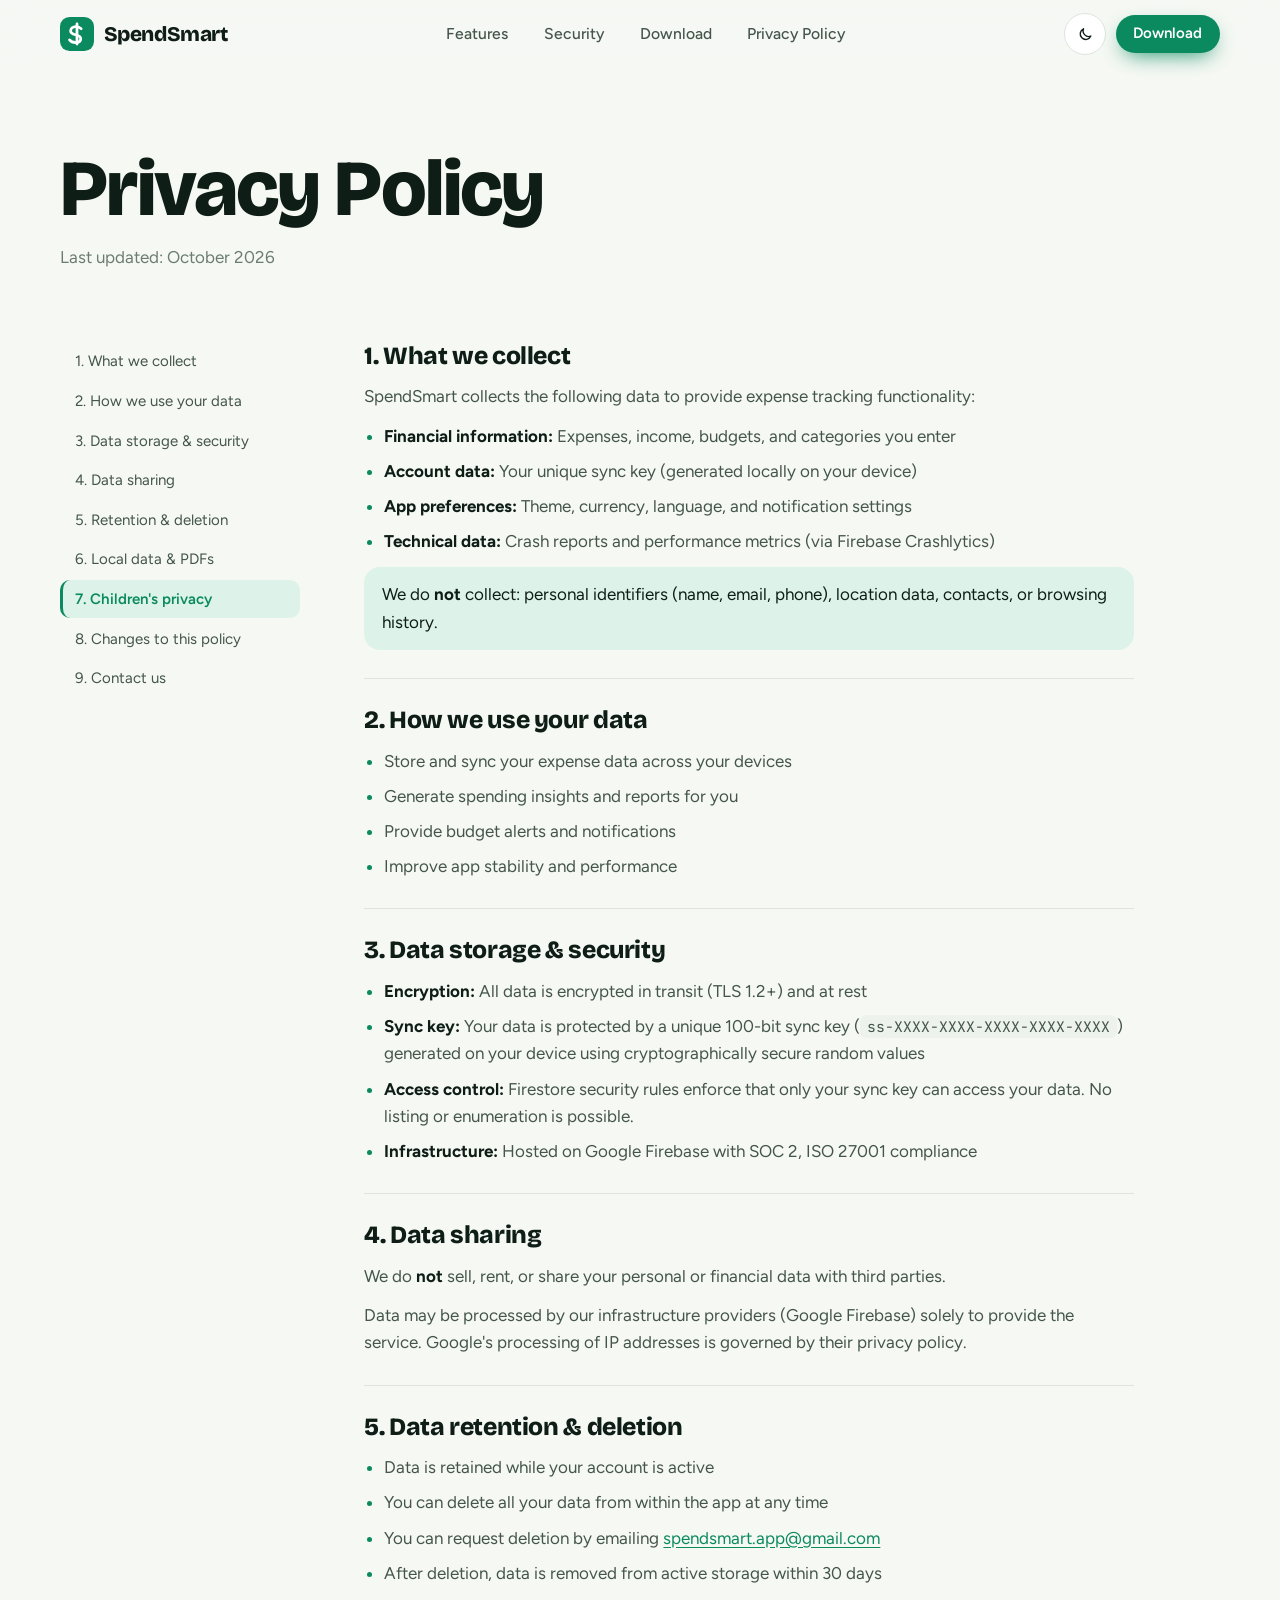
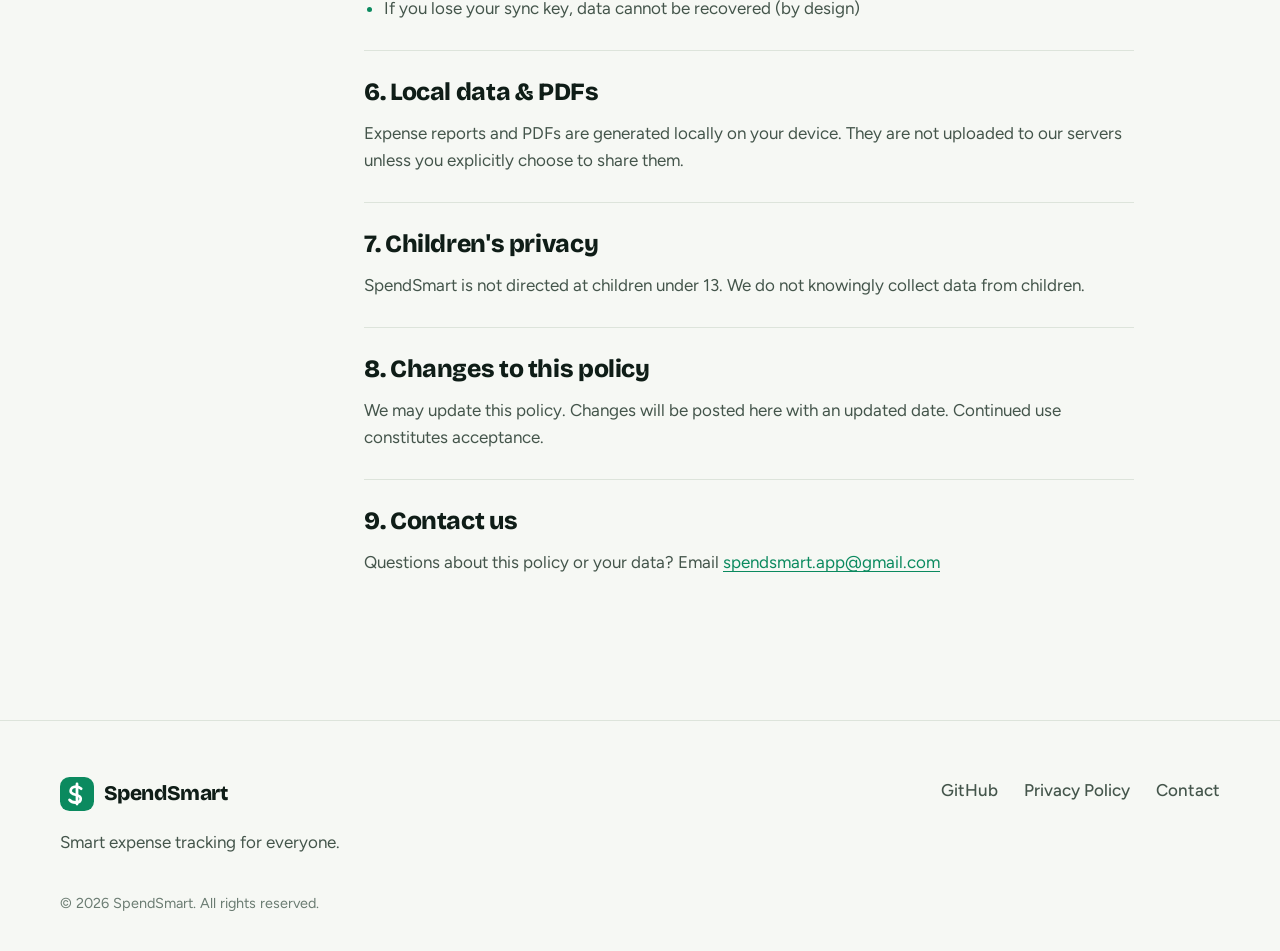
==== commit 9d6d27d2: "Replace placeholder email with spendsmart.app@gmail.com" ====
--- a/privacy.html
+++ b/privacy.html
@@ -115,7 +115,7 @@
           <ul>
             <li>Data is retained while your account is active</li>
             <li>You can delete all your data from within the app at any time</li>
-            <li>You can request deletion by emailing <a href="mailto:support@spendsmart.app">support@spendsmart.app</a></li>
+            <li>You can request deletion by emailing <a href="mailto:spendsmart.app@gmail.com">spendsmart.app@gmail.com</a></li>
             <li>After deletion, data is removed from active storage within 30 days</li>
             <li>If you lose your sync key, data cannot be recovered (by design)</li>
           </ul>
@@ -138,7 +138,7 @@
 
         <section id="contact">
           <h2>9. Contact us</h2>
-          <p>Questions about this policy or your data? Email <a href="mailto:support@spendsmart.app">support@spendsmart.app</a></p>
+          <p>Questions about this policy or your data? Email <a href="mailto:spendsmart.app@gmail.com">spendsmart.app@gmail.com</a></p>
         </section>
       </div>
     </div>
@@ -156,7 +156,7 @@
       <nav class="foot__links" aria-label="Footer">
         <a href="https://github.com/mikusan-dot/Spendsmart_Website" rel="noopener">GitHub</a>
         <a href="privacy.html">Privacy Policy</a>
-        <a href="mailto:support@spendsmart.app">Contact</a>
+        <a href="mailto:spendsmart.app@gmail.com">Contact</a>
       </nav>
     </div>
     <div class="wrap foot__legal">&copy; 2026 SpendSmart. All rights reserved.</div>
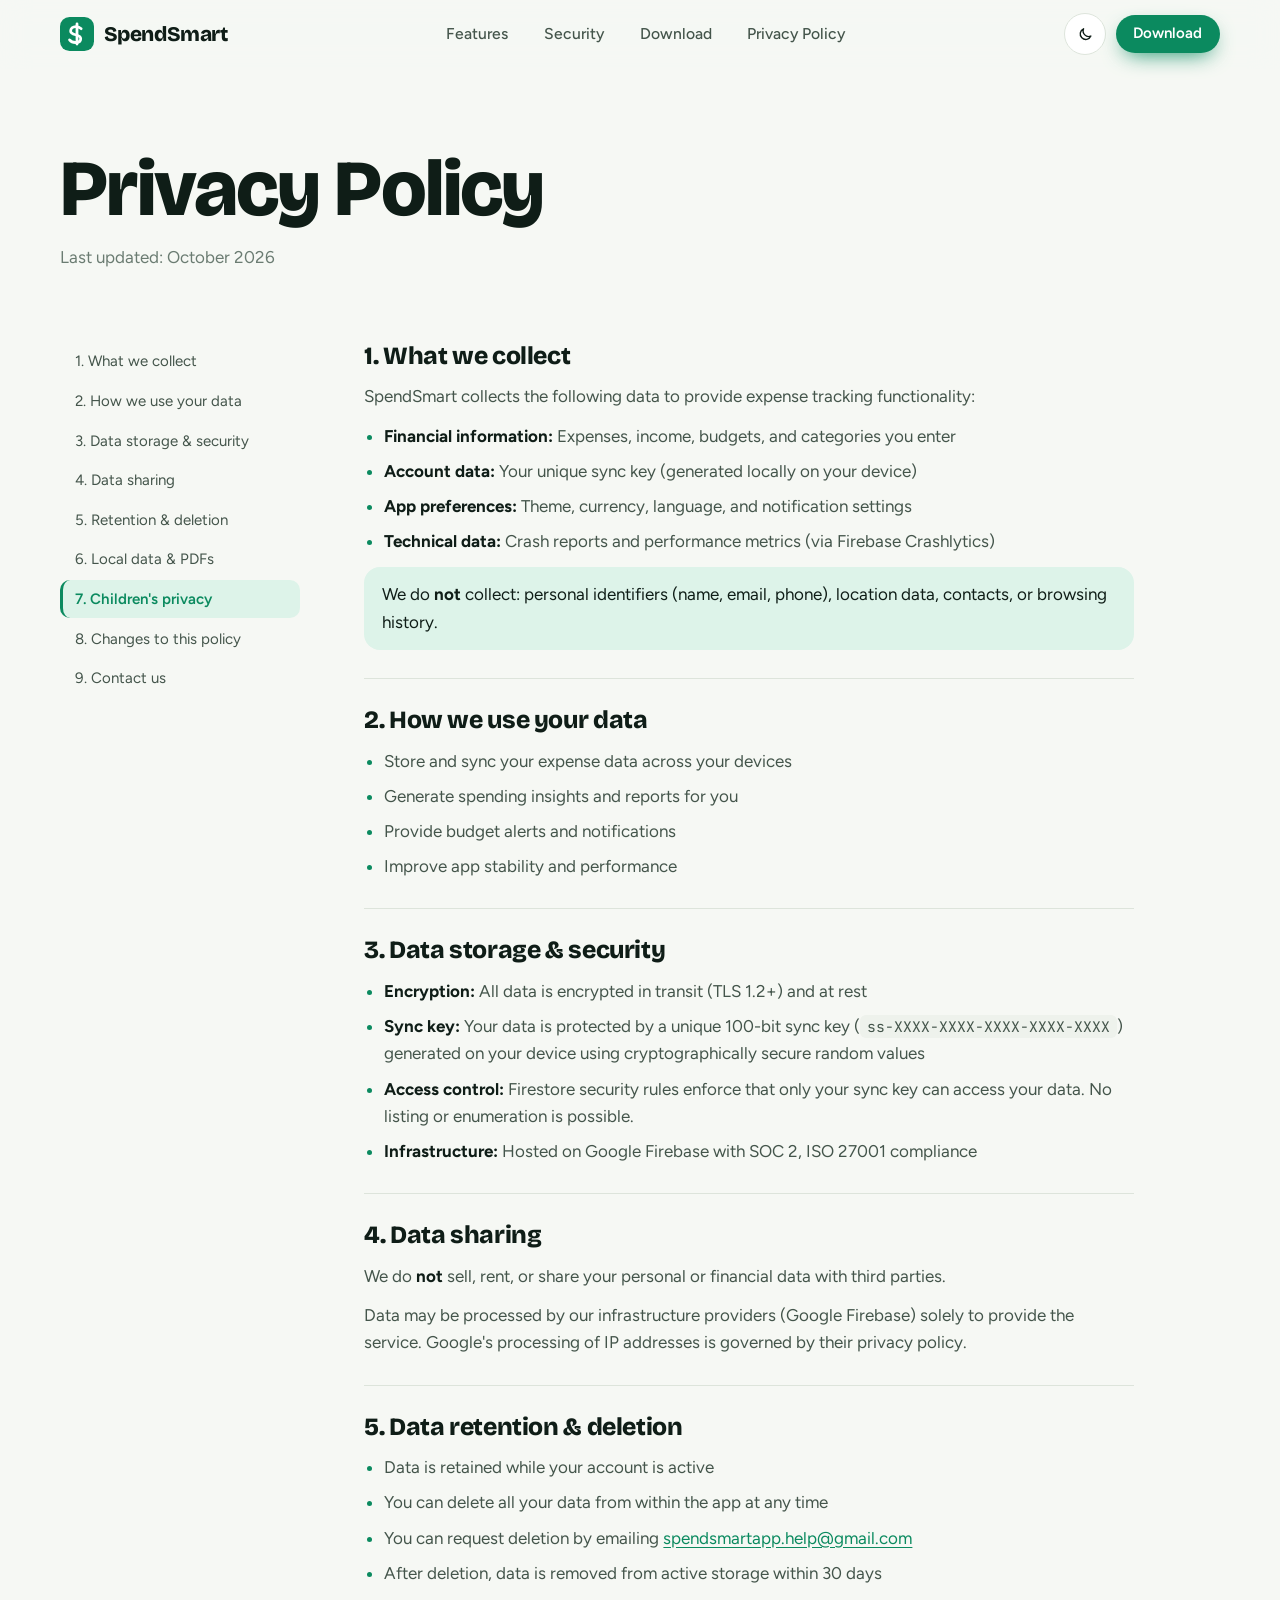
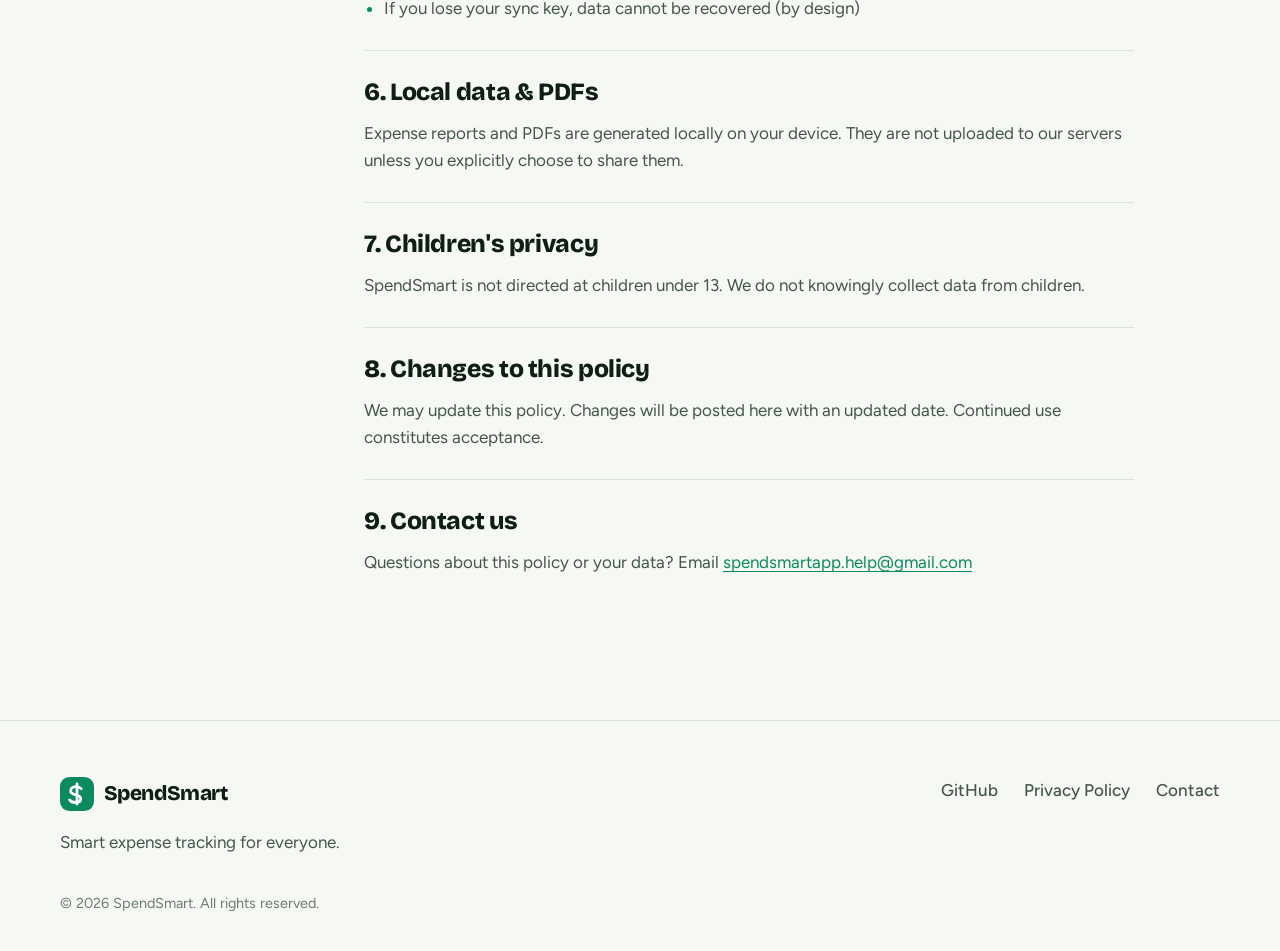
==== commit fe1cb40f: "Use spendsmartapp.help@gmail.com as support contact" ====
--- a/privacy.html
+++ b/privacy.html
@@ -115,7 +115,7 @@
           <ul>
             <li>Data is retained while your account is active</li>
             <li>You can delete all your data from within the app at any time</li>
-            <li>You can request deletion by emailing <a href="mailto:spendsmart.app@gmail.com">spendsmart.app@gmail.com</a></li>
+            <li>You can request deletion by emailing <a href="mailto:spendsmartapp.help@gmail.com">spendsmartapp.help@gmail.com</a></li>
             <li>After deletion, data is removed from active storage within 30 days</li>
             <li>If you lose your sync key, data cannot be recovered (by design)</li>
           </ul>
@@ -138,7 +138,7 @@
 
         <section id="contact">
           <h2>9. Contact us</h2>
-          <p>Questions about this policy or your data? Email <a href="mailto:spendsmart.app@gmail.com">spendsmart.app@gmail.com</a></p>
+          <p>Questions about this policy or your data? Email <a href="mailto:spendsmartapp.help@gmail.com">spendsmartapp.help@gmail.com</a></p>
         </section>
       </div>
     </div>
@@ -156,7 +156,7 @@
       <nav class="foot__links" aria-label="Footer">
         <a href="https://github.com/mikusan-dot/Spendsmart_Website" rel="noopener">GitHub</a>
         <a href="privacy.html">Privacy Policy</a>
-        <a href="mailto:spendsmart.app@gmail.com">Contact</a>
+        <a href="mailto:spendsmartapp.help@gmail.com">Contact</a>
       </nav>
     </div>
     <div class="wrap foot__legal">&copy; 2026 SpendSmart. All rights reserved.</div>
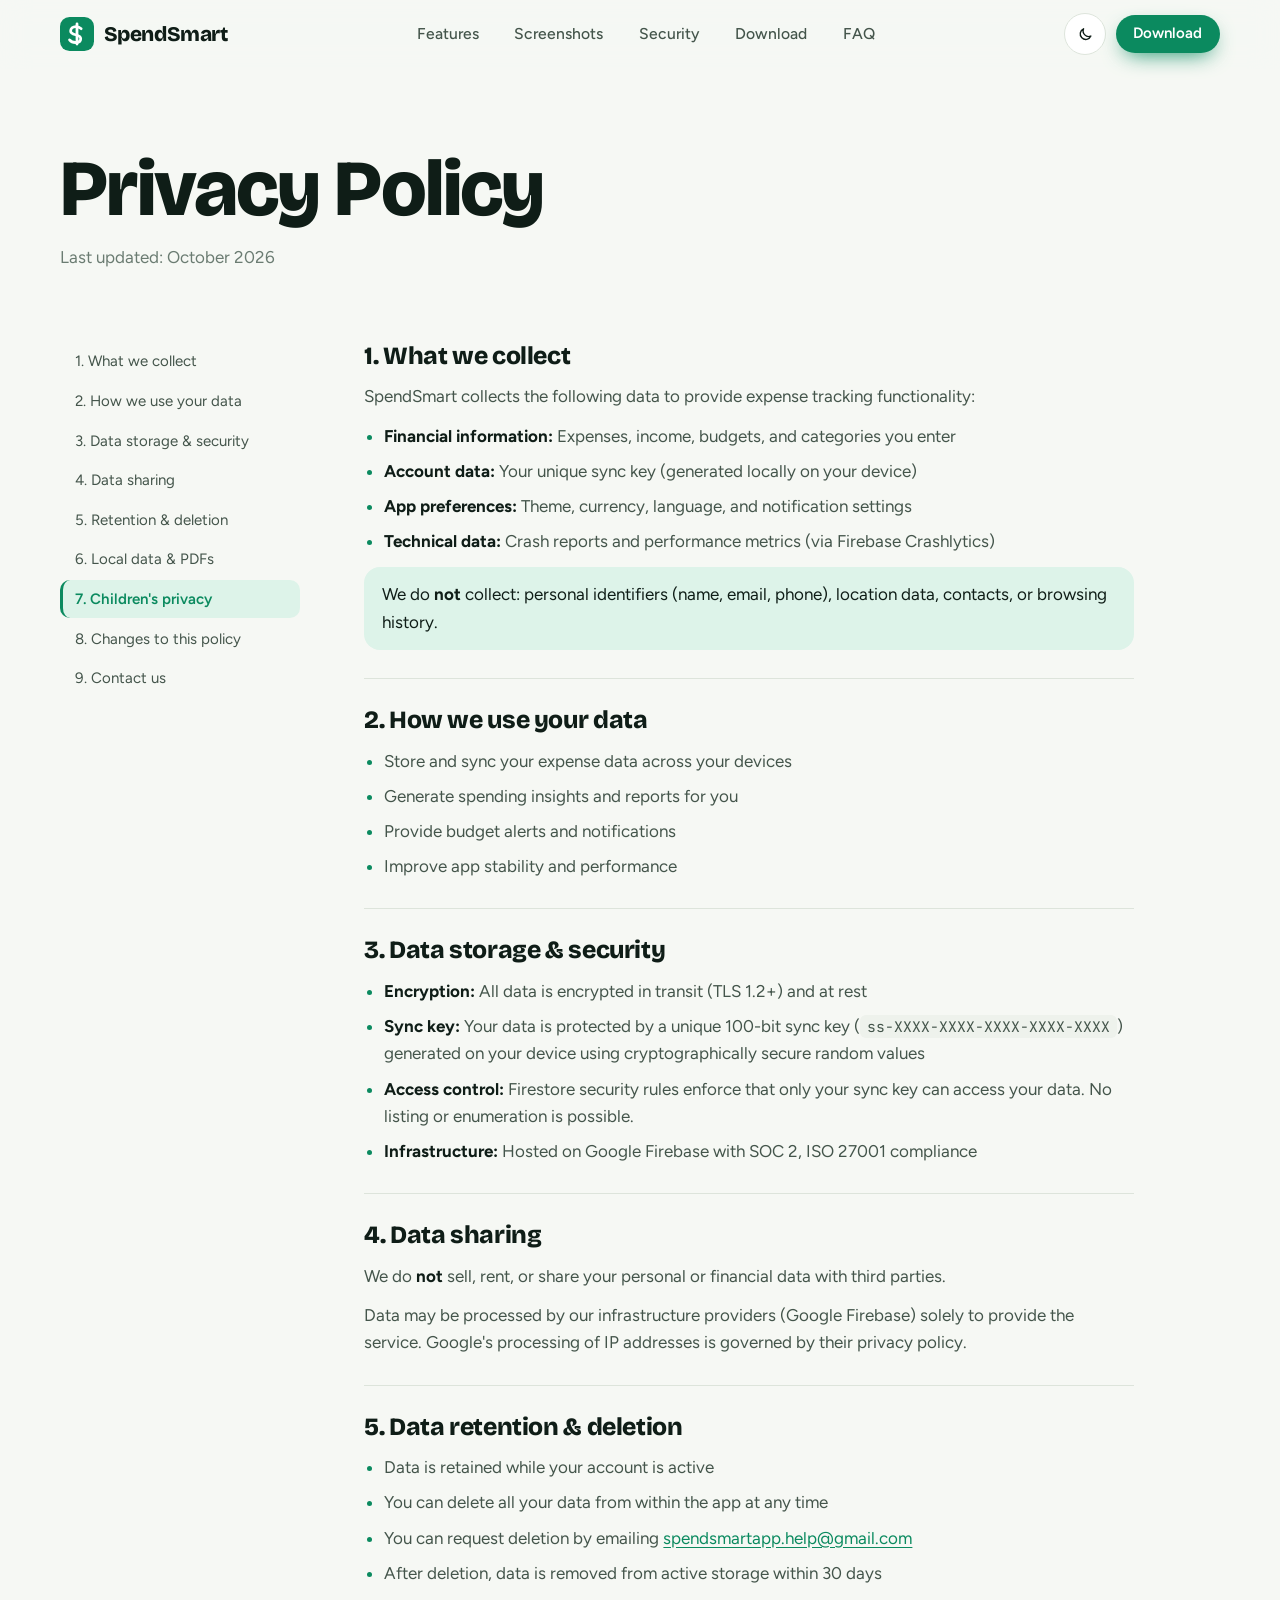
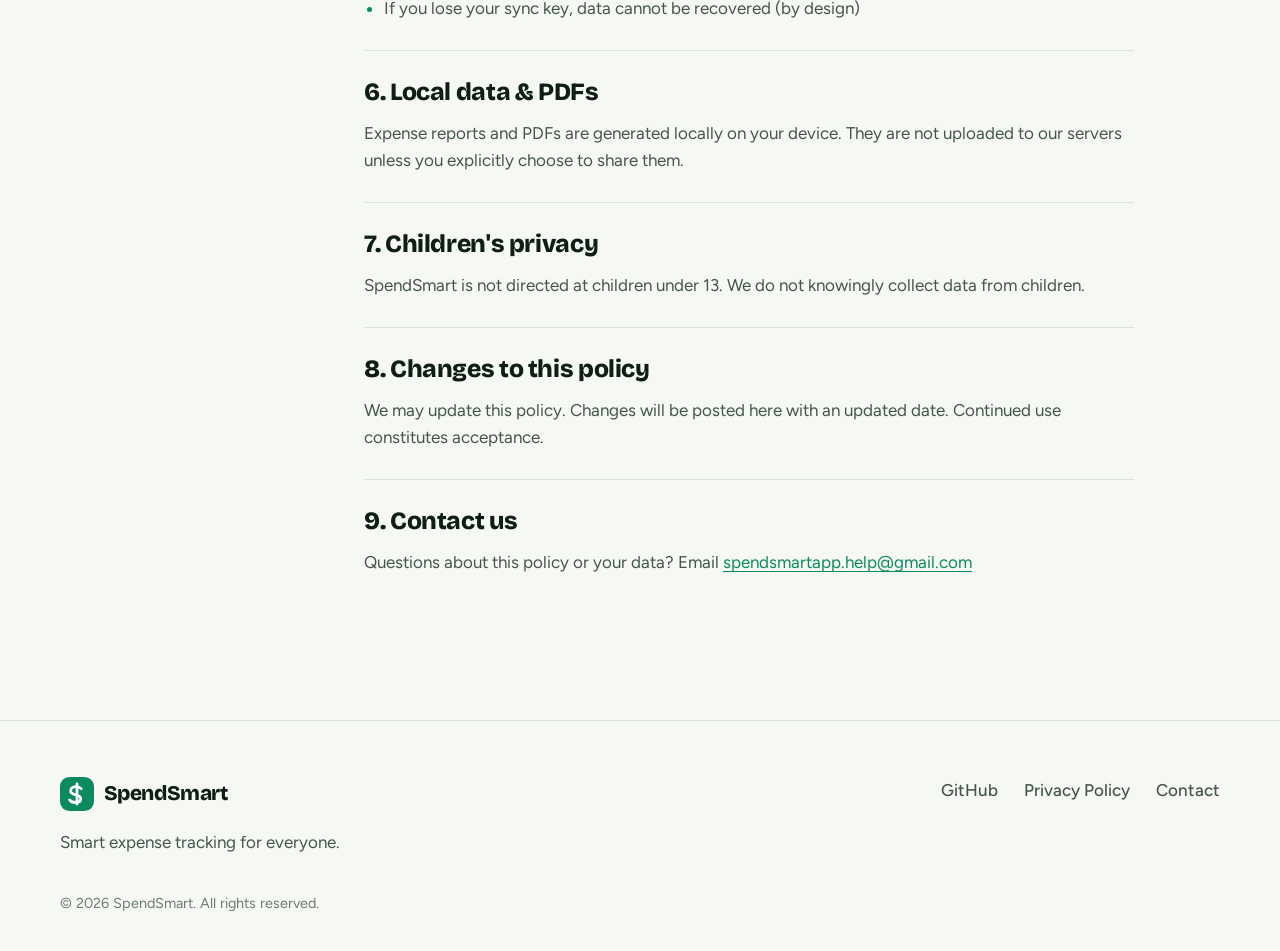
==== commit 66cddeb5: "Update site to v2: screenshots gallery, FAQ, how-it-works, APK guide, sitemap, OG image" ====
--- a/privacy.html
+++ b/privacy.html
@@ -6,6 +6,7 @@
   <title>Privacy Policy - SpendSmart</title>
   <meta name="description" content="SpendSmart Privacy Policy - How we collect, use, and protect your data.">
   <meta name="theme-color" content="#0B8A5F">
+  <link rel="canonical" href="https://mikusan-dot.github.io/Spendsmart_Website/privacy.html">
   <link rel="icon" type="image/svg+xml" href="public/favicon.svg">
   <link rel="icon" href="public/favicon.ico" sizes="any">
   <link rel="preconnect" href="https://fonts.googleapis.com">
@@ -35,9 +36,10 @@
       </a>
       <nav class="nav__links" id="menu" aria-label="Main">
         <a href="index.html#features">Features</a>
+        <a href="index.html#screens">Screenshots</a>
         <a href="index.html#security">Security</a>
         <a href="index.html#download">Download</a>
-        <a href="privacy.html" aria-current="page">Privacy Policy</a>
+        <a href="index.html#faq">FAQ</a>
       </nav>
       <div class="nav__actions">
         <button class="icon-btn" id="themeBtn" type="button" aria-label="Switch to dark mode">
--- a/src/styles.css
+++ b/src/styles.css
@@ -176,56 +176,20 @@
 .hero__facts li { display: inline-flex; align-items: center; gap: .45em; }
 .hero__facts svg { color: var(--brand); width: 1.1em; height: 1.1em; }
 
-/* Phone */
-.stage { position: relative; display: grid; place-items: center; padding: 20px 0; }
+/* Phones (real screenshots) */
+.stage { position: relative; display: grid; place-items: center; padding: 20px 0; min-height: 600px; }
 .phone {
-  position: relative; width: min(310px, 78vw); aspect-ratio: 9 / 16.6;
-  background: #0B1511; border-radius: 44px; padding: 10px;
+  position: relative; background: #0B1511; border-radius: 40px; padding: 9px;
   box-shadow: var(--shadow-lg), inset 0 0 0 2px #24352D;
-  transform: rotate(3deg);
-  animation: rise .9s cubic-bezier(.2,.8,.2,1) both;
-}
-.phone__notch { position: absolute; top: 16px; left: 50%; width: 82px; height: 22px; background: #0B1511; border-radius: 0 0 16px 16px; transform: translateX(-50%); z-index: 2; }
-.screen { height: 100%; background: var(--surface); border-radius: 36px; padding: 40px 18px 18px; display: flex; flex-direction: column; gap: 14px; overflow: hidden; color: var(--ink); }
-.screen__top { display: flex; justify-content: space-between; align-items: center; font: 700 1.05rem var(--font-display); }
-.screen__tag { font: 500 .68rem var(--font-body); color: var(--ink-3); background: var(--surface-2); padding: .3em .7em; border-radius: 999px; }
-.donut { position: relative; width: 72%; margin: 4px auto 0; }
-.donut svg { width: 100%; height: auto; display: block; transform: rotate(-90deg); }
-.donut__track { fill: none; stroke: var(--surface-2); stroke-width: 14; }
-.donut__seg { fill: none; stroke-width: 14; transition: stroke-dasharray .6s cubic-bezier(.2,.8,.2,1), opacity .25s, stroke-width .25s; }
-.donut__seg.dim { opacity: .18; }
-.donut__mid { position: absolute; inset: 0; display: grid; place-content: center; text-align: center; }
-.donut__mid small { font-size: .68rem; color: var(--ink-3); }
-.donut__mid strong { font: 800 1.45rem var(--font-display); letter-spacing: -.02em; }
-.chips { display: flex; flex-wrap: wrap; gap: 6px; justify-content: center; }
-.chip {
-  font: 600 .72rem var(--font-body); padding: .45em .85em; border-radius: 999px;
-  border: 1.5px solid var(--line); background: transparent; color: var(--ink-2); cursor: pointer;
-  display: inline-flex; align-items: center; gap: .45em; transition: all .18s;
-}
-.chip i { width: 8px; height: 8px; border-radius: 50%; background: var(--c); display: block; }
-.chip:hover { border-color: var(--ink-3); }
-.chip[aria-pressed="true"] { background: var(--ink); color: var(--bg); border-color: var(--ink); }
-.tx { list-style: none; padding: 0; margin: auto 0 0; display: grid; gap: 10px; }
-.tx li { display: grid; grid-template-columns: 34px 1fr auto; gap: 10px; align-items: center; font-size: .8rem; }
-.tx__ic { width: 34px; height: 34px; border-radius: 11px; display: grid; place-items: center; background: color-mix(in srgb, var(--c) 18%, transparent); color: var(--c); font: 800 .85rem var(--font-display); }
-.tx b { display: block; font-weight: 600; line-height: 1.2; }
-.tx small { color: var(--ink-3); font-size: .7rem; }
-.tx em { font-style: normal; font-weight: 600; font-variant-numeric: tabular-nums; }
-
-.toast {
-  position: absolute; z-index: 3; left: -10%; bottom: 31%;
-  display: flex; align-items: center; gap: 12px; padding: 12px 16px;
-  background: var(--surface); border: 1px solid var(--line); border-radius: var(--r-md);
-  box-shadow: var(--shadow); font-size: .86rem; max-width: 260px;
-  animation: pop .7s .6s cubic-bezier(.2,.9,.3,1.3) both;
-}
-.toast strong { display: block; font-weight: 600; }
-.toast small { color: var(--ink-3); font-size: .78rem; }
-.toast__dot { width: 12px; height: 12px; border-radius: 50%; background: var(--warn); box-shadow: 0 0 0 5px color-mix(in srgb, var(--warn) 25%, transparent); flex: none; }
-
-@keyframes rise { from { opacity: 0; transform: translateY(40px) rotate(6deg); } to { opacity: 1; transform: translateY(0) rotate(3deg); } }
-@keyframes pop { from { opacity: 0; transform: translateY(14px) scale(.9); } to { opacity: 1; transform: none; } }
+}
+.phone .screen { border-radius: 32px; overflow: hidden; background: #0B0F12; line-height: 0; }
+.phone .screen img { width: 100%; height: auto; display: block; }
+.phone__cam { position: absolute; top: 18px; left: 50%; width: 11px; height: 11px; border-radius: 50%; background: #0B1511; transform: translateX(-50%); z-index: 2; box-shadow: inset 0 0 0 2px #1B2A23; }
+.phone--front { --rot: -3deg; width: min(268px, 64vw); transform: translateX(-46px) rotate(var(--rot)); z-index: 2; animation: rise .9s cubic-bezier(.2,.8,.2,1) both; }
+.phone--back { --rot: 6deg; width: min(236px, 56vw); position: absolute; right: 0; top: 64px; transform: rotate(var(--rot)); z-index: 1; animation: rise-back 1s .15s cubic-bezier(.2,.8,.2,1) both; }
+.phone--s { width: 100%; }
+@keyframes rise { from { opacity: 0; transform: translate(-46px, 40px) rotate(-6deg); } to { opacity: 1; transform: translateX(-46px) rotate(var(--rot)); } }
+@keyframes rise-back { from { opacity: 0; transform: translateY(50px) rotate(10deg); } to { opacity: 1; transform: rotate(var(--rot)); } }
 
 /* ---------- Sections ---------- */
 .section { padding: clamp(64px, 9vw, 120px) 0; }
@@ -357,6 +321,53 @@
 .prose code { background: var(--surface-2); padding: .12em .45em; border-radius: 6px; }
 .callout { margin-top: 16px; padding: 14px 18px; border-radius: var(--r-md); background: var(--brand-soft); color: var(--ink) !important; }
 
+/* ---------- Screenshots gallery ---------- */
+.section--tint { background: var(--surface-2); }
+.section__row .section__head { max-width: 760px; }
+.section__row { display: flex; align-items: flex-end; justify-content: space-between; gap: 24px; margin-bottom: 8px; }
+.gallery__ctrl { display: flex; gap: 10px; padding-bottom: clamp(32px, 5vw, 56px); }
+.gallery__ctrl .icon-btn:disabled { opacity: .35; cursor: default; }
+.gallery__track {
+  --pad: max(20px, calc((100vw - 1160px) / 2));
+  display: flex; gap: 28px; overflow-x: auto; scroll-snap-type: x mandatory;
+  padding: 12px var(--pad) 32px; scroll-padding-inline: var(--pad);
+  scrollbar-width: thin; scrollbar-color: var(--ink-3) transparent;
+  overscroll-behavior-x: contain;
+}
+.shot { flex: 0 0 auto; width: 244px; margin: 0; scroll-snap-align: start; }
+.shot figcaption { margin-top: 22px; padding-inline: 4px; }
+.shot figcaption p { color: var(--ink-2); font-size: .96rem; margin-top: 6px; }
+
+/* ---------- How it works ---------- */
+.steps { list-style: none; counter-reset: step; padding: 0; margin: 0; display: grid; grid-template-columns: repeat(4, 1fr); gap: 28px; }
+.steps li { counter-increment: step; border-top: 2px solid var(--line); padding-top: 22px; position: relative; }
+.steps li::before {
+  content: counter(step); position: absolute; top: -17px; left: 0;
+  width: 32px; height: 32px; border-radius: 50%; display: grid; place-items: center;
+  background: var(--brand); color: var(--brand-ink); font: 700 .95rem var(--font-display);
+}
+.steps li p { color: var(--ink-2); font-size: .98rem; margin-top: 8px; }
+
+/* ---------- APK steps ---------- */
+.apk { margin-top: 34px; padding-top: 26px; border-top: 1px solid var(--line); }
+.apk ol { margin: 12px 0 0; padding-left: 1.3em; color: var(--ink-2); display: grid; gap: 6px; font-size: .98rem; }
+.apk li::marker { color: var(--brand); font-weight: 700; }
+.apk p { margin-top: 12px; font-size: .92rem; color: var(--ink-3); }
+
+/* ---------- FAQ ---------- */
+.faq { display: grid; grid-template-columns: .8fr 1.2fr; gap: clamp(28px, 6vw, 80px); align-items: start; }
+.faq__head { position: sticky; top: 96px; }
+.faq__head p { margin-top: 14px; color: var(--ink-2); }
+.faq__head a { color: var(--brand); text-underline-offset: 3px; }
+.faq__list { display: grid; gap: 10px; }
+.faq details { background: var(--surface); border: 1px solid var(--line); border-radius: var(--r-md); transition: border-color .2s; }
+.faq details[open] { border-color: color-mix(in srgb, var(--brand) 45%, var(--line)); }
+.faq summary { list-style: none; cursor: pointer; padding: 18px 22px; font: 700 1.05rem var(--font-display); letter-spacing: -.01em; display: flex; justify-content: space-between; align-items: center; gap: 16px; }
+.faq summary::-webkit-details-marker { display: none; }
+.faq summary::after { content: ""; width: 12px; height: 12px; flex: none; border-right: 2.5px solid var(--ink-3); border-bottom: 2.5px solid var(--ink-3); transform: rotate(45deg) translate(-2px, -2px); transition: transform .25s; }
+.faq details[open] summary::after { transform: rotate(-135deg) translate(-2px, -2px); border-color: var(--brand); }
+.faq details p { padding: 0 22px 20px; color: var(--ink-2); max-width: 60ch; }
+
 /* ---------- Responsive ---------- */
 @media (max-width: 960px) {
   .hero__grid, .security__grid, .dl { grid-template-columns: 1fr; }
@@ -389,5 +400,20 @@
   *, *::before, *::after { animation: none !important; transition: none !important; }
   .bars__row i::after, .meter__bar i { transform: none; }
   .spark__line { stroke-dashoffset: 0; }
-  .phone { transform: rotate(3deg); }
-}
+}
+
+@media (max-width: 960px) {
+  .stage { min-height: 0; padding: 8px 0 24px; }
+  .phone--front { transform: rotate(var(--rot)); animation-name: rise-m; }
+  .phone--back { display: none; }
+  .steps { grid-template-columns: repeat(2, 1fr); row-gap: 40px; }
+  .faq { grid-template-columns: 1fr; }
+  .faq__head { position: static; }
+}
+@media (max-width: 760px) {
+  .steps { grid-template-columns: 1fr; }
+  .section__row { align-items: flex-start; }
+  .gallery__ctrl { display: none; }
+  .shot { width: 218px; }
+}
+@keyframes rise-m { from { opacity: 0; transform: translateY(40px) rotate(-6deg); } to { opacity: 1; transform: rotate(var(--rot)); } }
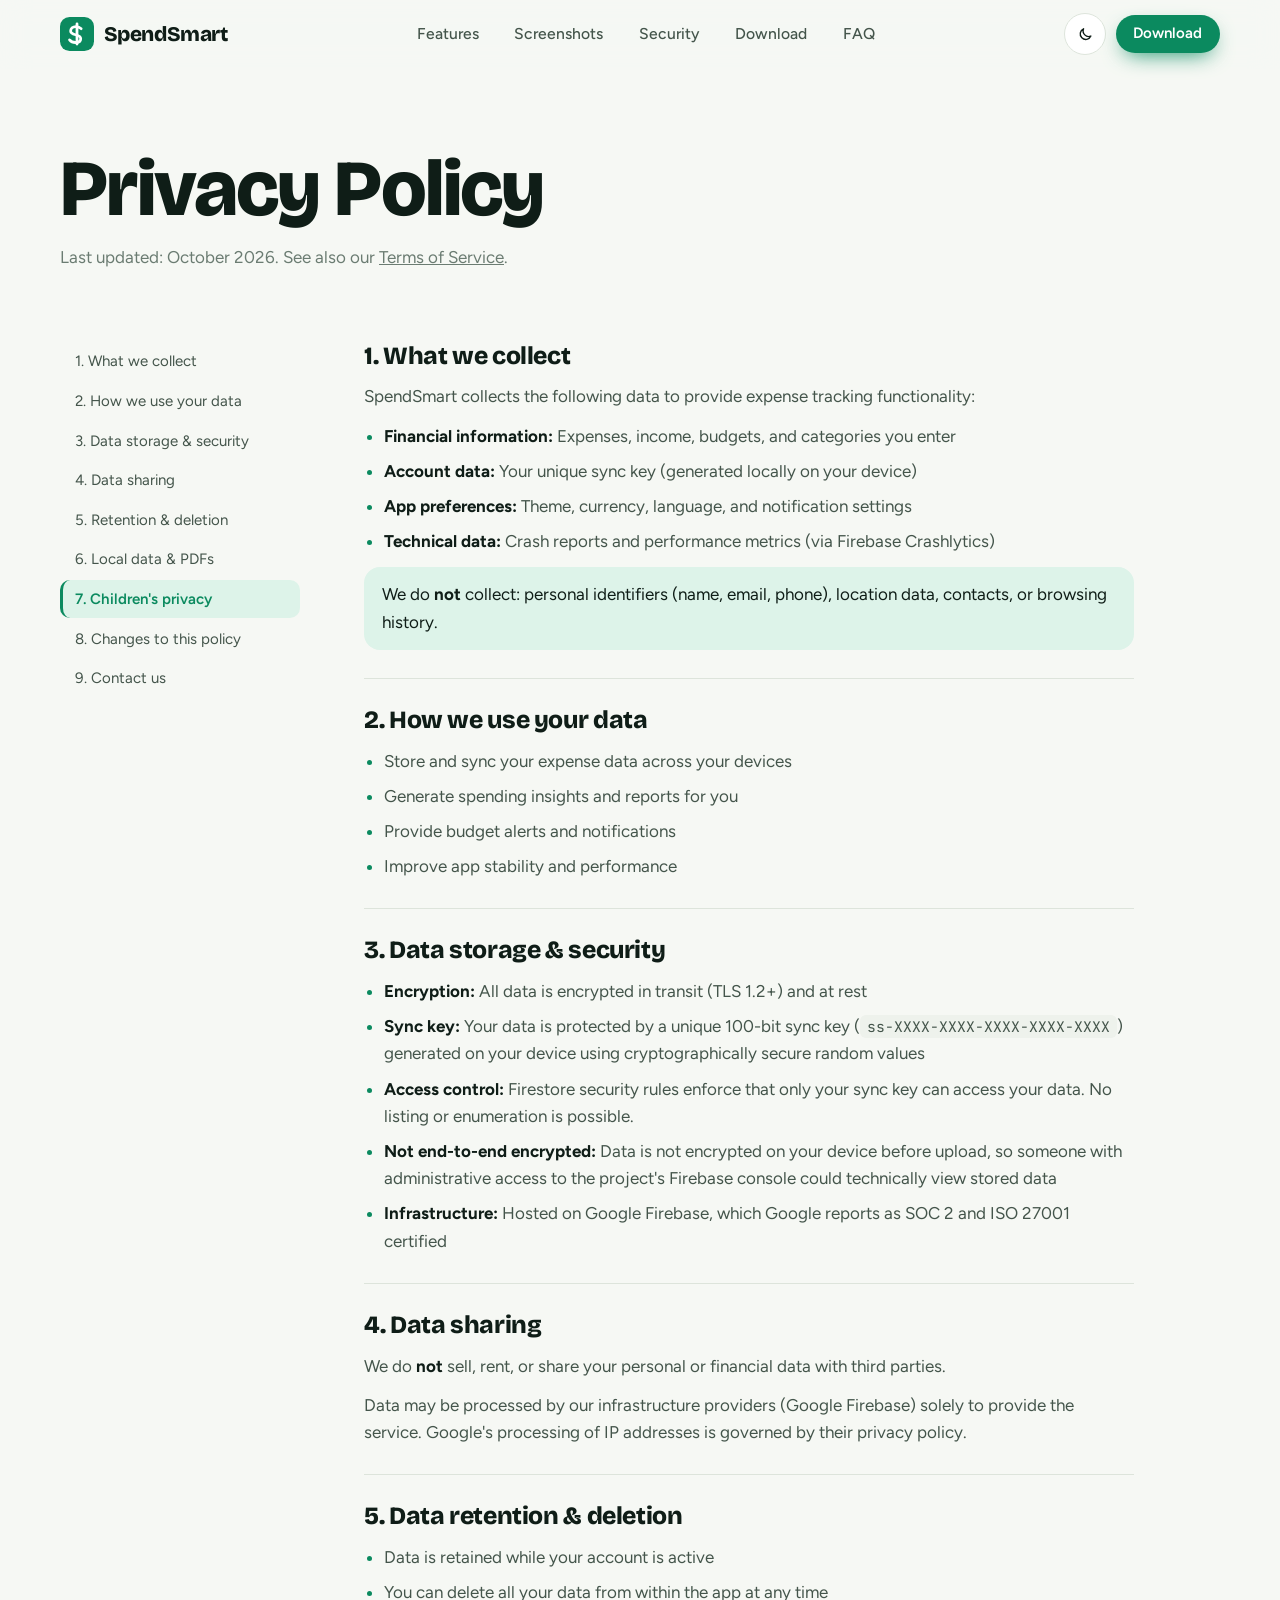
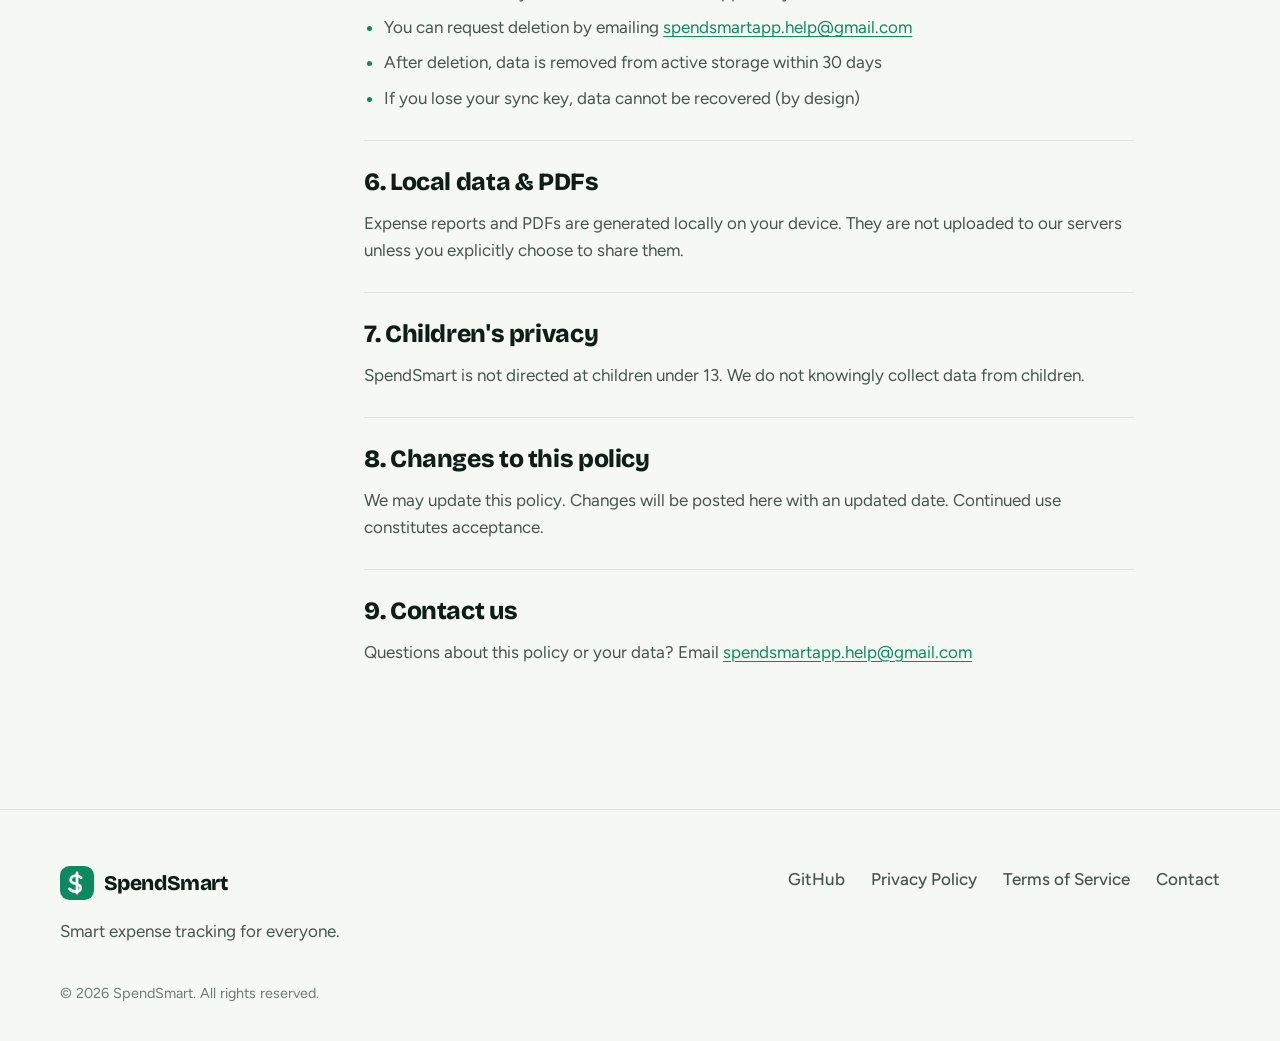
==== commit c86fed30: "New site pages: index, privacy, terms" ====
--- a/privacy.html
+++ b/privacy.html
@@ -58,7 +58,7 @@
     <div class="wrap doc__grid">
       <div class="doc__head">
         <h1>Privacy Policy</h1>
-        <p>Last updated: October 2026</p>
+        <p>Last updated: October 2026. See also our <a href="terms.html">Terms of Service</a>.</p>
       </div>
 
       <nav class="toc" aria-label="On this page">
@@ -102,7 +102,8 @@
             <li><strong>Encryption:</strong> All data is encrypted in transit (TLS 1.2+) and at rest</li>
             <li><strong>Sync key:</strong> Your data is protected by a unique 100-bit sync key (<code>ss-XXXX-XXXX-XXXX-XXXX-XXXX</code>) generated on your device using cryptographically secure random values</li>
             <li><strong>Access control:</strong> Firestore security rules enforce that only your sync key can access your data. No listing or enumeration is possible.</li>
-            <li><strong>Infrastructure:</strong> Hosted on Google Firebase with SOC 2, ISO 27001 compliance</li>
+            <li><strong>Not end-to-end encrypted:</strong> Data is not encrypted on your device before upload, so someone with administrative access to the project's Firebase console could technically view stored data</li>
+            <li><strong>Infrastructure:</strong> Hosted on Google Firebase, which Google reports as SOC 2 and ISO 27001 certified</li>
           </ul>
         </section>
 
@@ -158,6 +159,7 @@
       <nav class="foot__links" aria-label="Footer">
         <a href="https://github.com/mikusan-dot/Spendsmart_Website" rel="noopener">GitHub</a>
         <a href="privacy.html">Privacy Policy</a>
+        <a href="terms.html">Terms of Service</a>
         <a href="mailto:spendsmartapp.help@gmail.com">Contact</a>
       </nav>
     </div>
